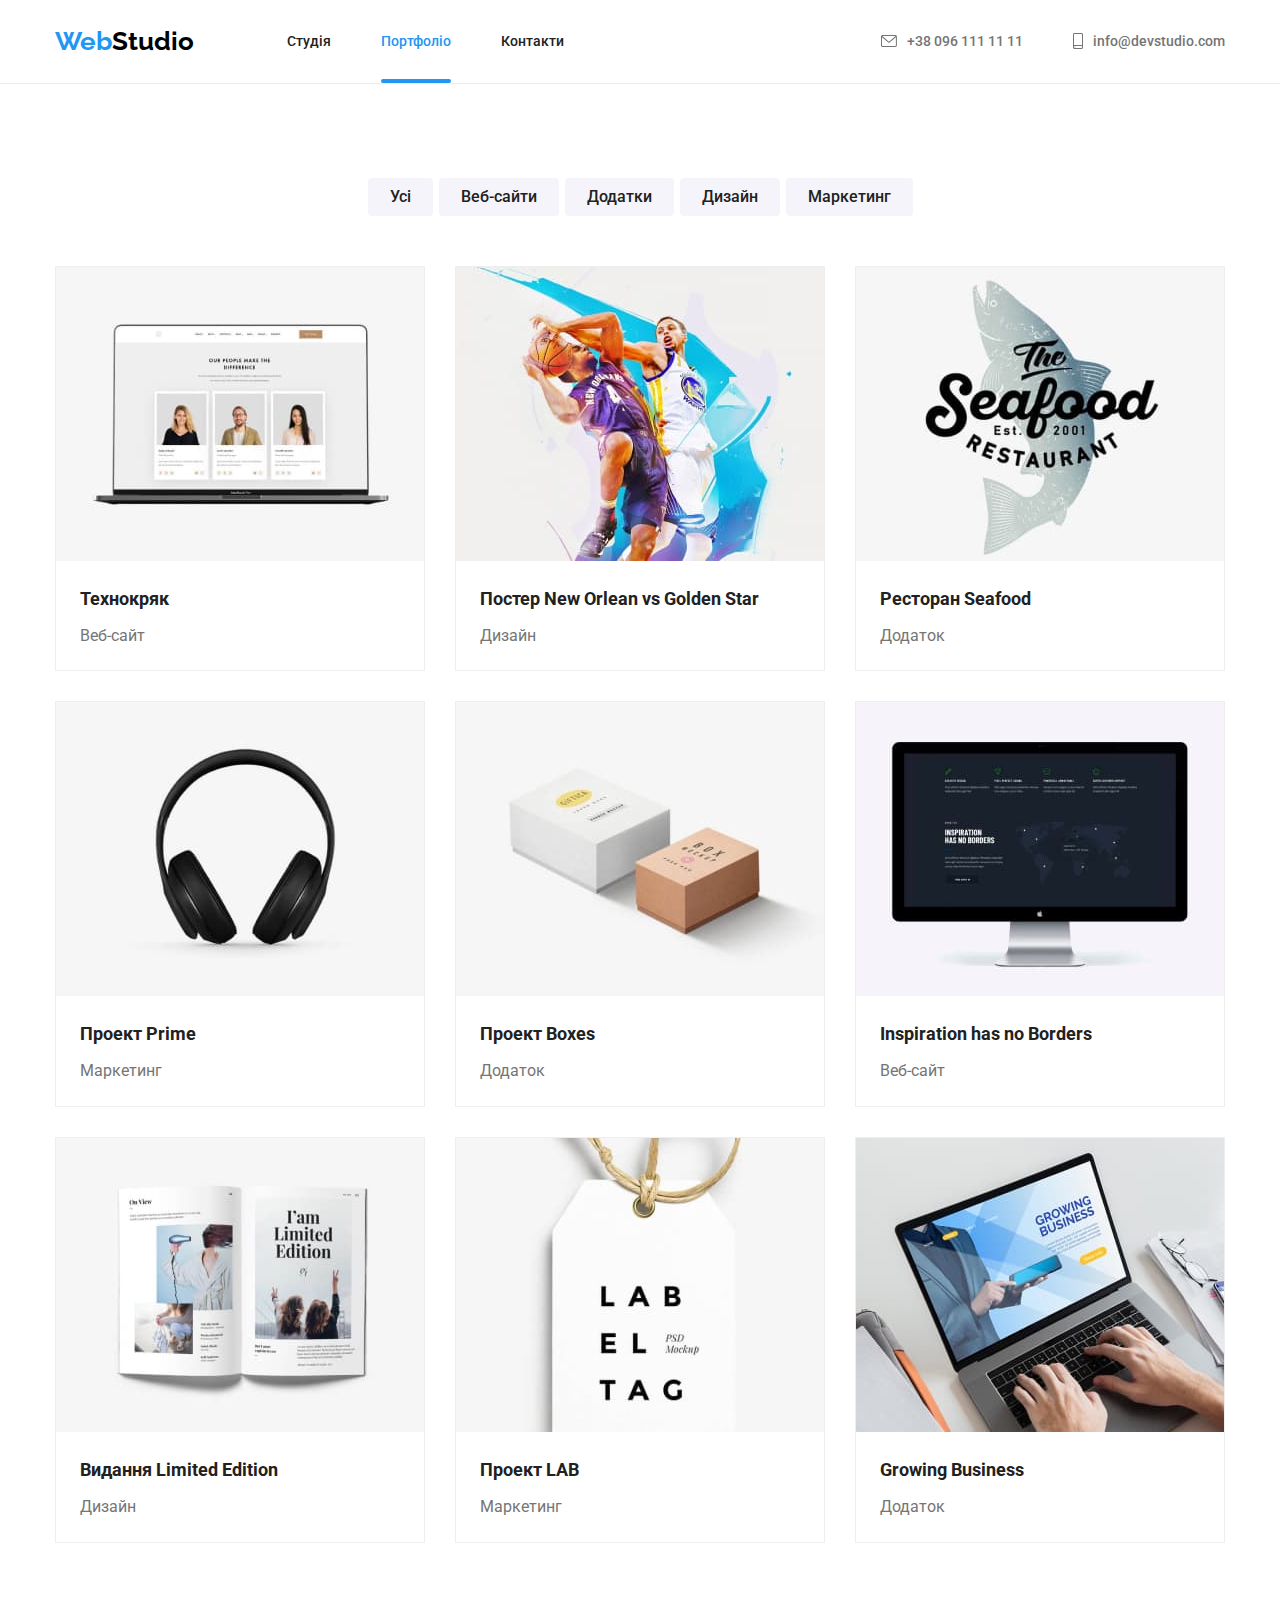
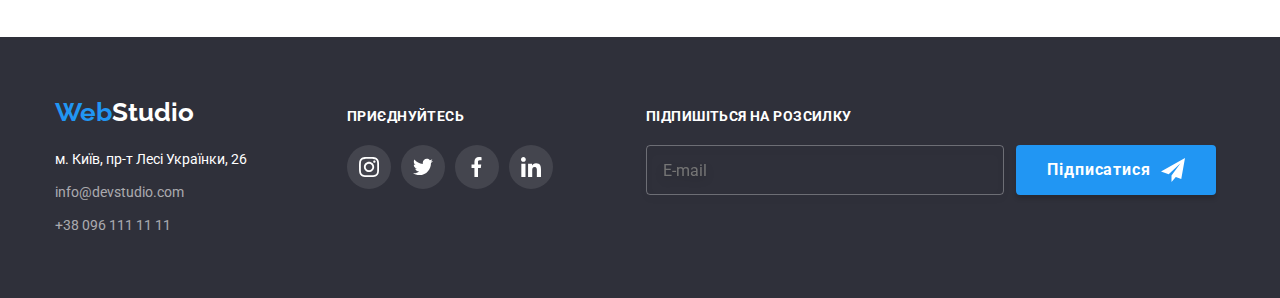
==== portfolio.html @ 20d9b656 "New" ====
<!DOCTYPE html>
<html lang="uk">
  <head>
    <meta charset="UTF-8" />
    <meta http-equiv="X-UA-Compatible" content="IE=edge" />
    <meta name="viewport" content="width=device-width, initial-scale=1.0" />
    <title>WebStudio</title>
    <link rel="stylesheet" href="./css/main.min.css" />
    <link rel="preconnect" href="https://fonts.googleapis.com" />
    <link rel="preconnect" href="https://fonts.gstatic.com" crossorigin />
    <link
      href="https://fonts.googleapis.com/css2?family=Raleway:wght@700&family=Roboto:wght@400;500;700;900&display=swap"
      rel="stylesheet"
    />
  </head>

  <body>
    <header>
      <div class="header-container">
        <nav class="navigation">
          <a class="navigation__logo" href="index.html"
            ><span class="navigation__logo-color">Web</span>Studio</a
          >
          <ul class="navigation__list">
            <li class="navigation__item">
              <a class="navigation__link" href="index.html">Студія</a>
            </li>
            <li class="navigation__item">
              <a class="navigation__link current" href="portfolio.html"
                >Портфоліо</a
              >
            </li>
            <li class="navigation__item">
              <a class="navigation__link" href="">Контакти</a>
            </li>
          </ul>
          <ul class="authentication">
            <li class="authentication__item">
              <a class="authentication__link" href="tel:+380961111111"
                ><svg class="authentication__icon" width="16" height="12">
                  <use href="./image/sprint.svg#icon-mail"></use></svg
                >+38 096 111 11 11</a
              >
            </li>
            <li class="authentication__item">
              <a class="authentication__link" href="mailto:info@devstudio.com"
                ><svg class="authentication__icon" width="10" height="16">
                  <use href="./image/sprint.svg#icon-smartphone"></use></svg
                >info@devstudio.com</a
              >
            </li>
          </ul>
        </nav>
      </div>
    </header>

    <main>
      <!-- Filters -->

      <section class="filters">
        <h1 class="filters__title-hidden">portfolio</h1>
        <div class="filters__container">
          <ul class="filters__list">
            <li class="filters__item">
              <button class="filters__button" type="button">Усі</button>
            </li>
            <li class="filters__item">
              <button class="filters__button" type="button">Веб-сайти</button>
            </li>
            <li class="filters__item">
              <button class="filters__button" type="button">Додатки</button>
            </li>
            <li class="filters__item">
              <button class="filters__button" type="button">Дизайн</button>
            </li>
            <li class="filters__item">
              <button class="filters__button" type="button">Маркетинг</button>
            </li>
          </ul>
        </div>
        <!-- Projects   -->

        <div class="project">
          <ul class="project__list">
            <li class="project__card">
              <div class="project__image">
                <img src="./image/pf-img1.jpg" alt="ноутбук" width="370" />
                <p class="project__details">
                  Ресурс пропонує комплексні пропозиції з різним рівнем
                  функціоналу та сервісів. Все це дозволить відвідувачу отримати
                  вичерпні відомості про компанію чи приватну особу.
                </p>
              </div>
              <div class="project__box">
                <h2 class="project__name">Технокряк</h2>
                <p class="project__type">Веб-сайт</p>
              </div>
            </li>
            <li class="project__card">
              <div class="project__image">
                <img src="./image/pf-img2.jpg" alt="постер" width="370" />
                <p class="project__details">
                  Ресурс пропонує комплексні пропозиції з різним рівнем
                  функціоналу та сервісів. Все це дозволить відвідувачу отримати
                  вичерпні відомості про компанію чи приватну особу.
                </p>
              </div>
              <div class="project__box">
                <h2 class="project__name">Постер New Orlean vs Golden Star</h2>
                <p class="project__type">Дизайн</p>
              </div>
            </li>
            <li class="project__card">
              <div class="project__image">
                <img src="./image/pf-img3.jpg" alt="логотип" width="370" />
                <p class="project__details">
                  Ресурс пропонує комплексні пропозиції з різним рівнем
                  функціоналу та сервісів. Все це дозволить відвідувачу отримати
                  вичерпні відомості про компанію чи приватну особу.
                </p>
              </div>
              <div class="project__box">
                <h2 class="project__name">Ресторан Seafood</h2>
                <p class="project__type">Додаток</p>
              </div>
            </li>
            <li class="project__card">
              <div class="project__image">
                <img src="./image/pf-img4.jpg" alt="навушники" width="370" />
                <p class="project__details">
                  Ресурс пропонує комплексні пропозиції з різним рівнем
                  функціоналу та сервісів. Все це дозволить відвідувачу отримати
                  вичерпні відомості про компанію чи приватну особу.
                </p>
              </div>
              <div class="project__box">
                <h2 class="project__name">Проект Prime</h2>
                <p class="project__type">Маркетинг</p>
              </div>
            </li>
            <li class="project__card">
              <div class="project__image">
                <img src="./image/pf-img5.jpg" alt="бокси" width="370" />
                <p class="project__details">
                  Ресурс пропонує комплексні пропозиції з різним рівнем
                  функціоналу та сервісів. Все це дозволить відвідувачу отримати
                  вичерпні відомості про компанію чи приватну особу.
                </p>
              </div>
              <div class="project__box">
                <h2 class="project__name">Проект Boxes</h2>
                <p class="project__type">Додаток</p>
              </div>
            </li>
            <li class="project__card">
              <div class="project__image">
                <img src="./image/pf-img6.jpg" alt="моноблок" width="370" />
                <p class="project__details">
                  Ресурс пропонує комплексні пропозиції з різним рівнем
                  функціоналу та сервісів. Все це дозволить відвідувачу отримати
                  вичерпні відомості про компанію чи приватну особу.
                </p>
              </div>
              <div class="project__box">
                <h2 class="project__name">Inspiration has no Borders</h2>
                <p class="project__type">Веб-сайт</p>
              </div>
            </li>
            <li class="project__card">
              <div class="project__image">
                <img src="./image/pf-img7.jpg" alt="книжка" width="370" />
                <p class="project__details">
                  Ресурс пропонує комплексні пропозиції з різним рівнем
                  функціоналу та сервісів. Все це дозволить відвідувачу отримати
                  вичерпні відомості про компанію чи приватну особу.
                </p>
              </div>
              <div class="project__box">
                <h2 class="project__name">Видання Limited Edition</h2>
                <p class="project__type">Дизайн</p>
              </div>
            </li>
            <li class="project__card">
              <div class="project__image">
                <img src="./image/pf-img8.jpg" alt="етикетка" width="370" />
                <p class="project__details">
                  Ресурс пропонує комплексні пропозиції з різним рівнем
                  функціоналу та сервісів. Все це дозволить відвідувачу отримати
                  вичерпні відомості про компанію чи приватну особу.
                </p>
              </div>
              <div class="project__box">
                <h2 class="project__name">Проект LAB</h2>
                <p class="project__type">Маркетинг</p>
              </div>
            </li>
            <li class="project__card">
              <div class="project__image">
                <img
                  src="./image/pf-img9.jpg"
                  alt="робота на ноутбуку"
                  width="370"
                />
                <p class="project__details">
                  Ресурс пропонує комплексні пропозиції з різним рівнем
                  функціоналу та сервісів. Все це дозволить відвідувачу отримати
                  вичерпні відомості про компанію чи приватну особу.
                </p>
              </div>
              <div class="project__box">
                <h2 class="project__name">Growing Business</h2>
                <p class="project__type">Додаток</p>
              </div>
            </li>
          </ul>
        </div>
      </section>
    </main>

    <footer class="footer">
      <div class="footer__container">
        <div>
          <a class="footer__logo" href="index.html"
            ><span class="footer__logo-color">Web</span>Studio</a
          >
          <address class="address">
            <ul class="address__list">
              <li class="address__item">
                <a
                  class="address__link"
                  href="https://www.google.com/maps/d/embed?mid=10uSM3H-mIU3GznYo2szRIEphczw&hl=en_US&ehbc=2E312F"
                  ><span class="address__link-color"
                    >м. Київ, пр-т Лесі Українки, 26</span
                  ></a
                >
              </li>
              <li class="address__item">
                <a class="address__link" href="mailto:info@devstudio.com"
                  >info@devstudio.com</a
                >
              </li>
              <li class="address__item">
                <a class="address__link" href="tel:+380961111111"
                  >+38 096 111 11 11</a
                >
              </li>
            </ul>
          </address>
        </div>

        <div class="join-in">
          <p class="join-in__title">ПРИЄДНУЙТЕСЬ</p>
          <ul class="join-in__list">
            <li class="join-in__item">
              <a class="join-in__link"
                ><svg class="join-in__icon" width="20" height="20">
                  <use href="./image/sprint.svg#icon-instagram"></use></svg
              ></a>
            </li>
            <li class="join-in__item">
              <a class="join-in__link"
                ><svg class="join-in__icon" width="20" height="20">
                  <use href="./image/sprint.svg#icon-twitter"></use></svg
              ></a>
            </li>
            <li class="join-in__item">
              <a class="join-in__link"
                ><svg class="join-in__icon" width="20" height="20">
                  <use href="./image/sprint.svg#icon-facebook"></use></svg
              ></a>
            </li>
            <li class="join-in__item">
              <a class="join-in__link"
                ><svg class="join-in__icon" width="20" height="20">
                  <use href="./image/sprint.svg#icon-linkedin"></use></svg
              ></a>
            </li>
          </ul>
        </div>

        <div class="sing-up">
          <p class="sing-up__title">ПІДПИШІТЬСЯ НА РОЗСИЛКУ</p>
          <form class="sing-up__form">
            <input
              type="email"
              name="e-mail"
              id="e-mail"
              placeholder="E-mail"
            />
            <button class="sing-up__button" type="submit">
              Підписатися<svg width="24" height="24">
                <use href="./image/sprint.svg#icon-send"></use>
              </svg>
            </button>
          </form>
        </div>
      </div>
    </footer>
  </body>
</html>
---- css/main.min.css ----
/*! modern-normalize v1.1.0 | MIT License | https://github.com/sindresorhus/modern-normalize */*,::before,::after{box-sizing:border-box}html{line-height:1.15;-webkit-text-size-adjust:100%;-moz-tab-size:4;-o-tab-size:4;tab-size:4}body{margin:0;font-family:system-ui,-apple-system,"Segoe UI",Roboto,Helvetica,Arial,sans-serif,"Apple Color Emoji","Segoe UI Emoji"}hr{height:0;color:inherit}abbr[title]{-webkit-text-decoration:underline dotted;text-decoration:underline dotted}b,strong{font-weight:bolder}code,kbd,samp,pre{font-family:ui-monospace,SFMono-Regular,Consolas,"Liberation Mono",Menlo,monospace;font-size:1em}small{font-size:80%}sub,sup{font-size:75%;line-height:0;position:relative;vertical-align:baseline}sub{bottom:-0.25em}sup{top:-0.5em}table{text-indent:0;border-color:inherit}button,input,optgroup,select,textarea{font-family:inherit;font-size:100%;line-height:1.15;margin:0}button,select{text-transform:none}button,[type=button],[type=reset],[type=submit]{-webkit-appearance:button}::-moz-focus-inner{border-style:none;padding:0}:-moz-focusring{outline:1px dotted ButtonText}:-moz-ui-invalid{box-shadow:none}legend{padding:0}progress{vertical-align:baseline}::-webkit-inner-spin-button,::-webkit-outer-spin-button{height:auto}[type=search]{-webkit-appearance:textfield;outline-offset:-2px}::-webkit-search-decoration{-webkit-appearance:none}::-webkit-file-upload-button{-webkit-appearance:button;font:inherit}summary{display:list-item}body{background:#fff;color:#212121;font-family:Roboto,sans-serif;font-style:normal}img{display:block}use{transition:fill 250ms cubic-bezier(0.4, 0, 0.2, 1)}.header-container{max-width:1600px;margin:0 auto;border-bottom:1px solid #ececec}.navigation{display:flex;align-items:center;width:1200px;margin:0 auto;padding-left:15px;padding-right:15px}.navigation__logo{text-decoration:none;font-family:Raleway,sans-serif;font-weight:700;font-size:26px;line-height:1.19;letter-spacing:.03;color:#000}.navigation__logo-color{color:#2196f3}.navigation__list{display:flex;margin-left:93px;margin-top:0;margin-bottom:0;padding-left:0;list-style:none}.navigation__item:not(:last-child){margin-right:50px}.navigation__link{position:relative;display:block;padding:32px 0;text-decoration:none;font-weight:500;font-size:14px;line-height:1.33;color:#212121;transition:color 250ms cubic-bezier(0.4, 0, 0.2, 1)}.navigation__link:hover{color:#2196f3}.navigation__link.current{color:#2196f3}.navigation__link.current::after{content:"";position:absolute;display:block;left:0;bottom:0;width:100%;height:4px;border-radius:2px;background-color:#2196f3}.authentication{display:flex;margin:0;margin-left:auto;padding:0;list-style:none}.authentication__item:not(:last-child){margin-right:50px}.authentication__link{display:flex;align-items:center;justify-content:center;padding:32px 0;text-decoration:none;font-weight:500;font-size:14px;line-height:1.33;color:#757575;transition:color 250ms cubic-bezier(0.4, 0, 0.2, 1)}.authentication__icon{margin-right:10px;fill:#757575}.authentication__link:hover svg use,.authentication__link:focus svg use{fill:#2196f3;transition:250ms cubic-bezier(0.4, 0, 0.2, 1)}.authentication__link:hover,.authentication__link:focus{color:#2196f3}.hero{max-width:1600px;min-height:600px;margin:0 auto;padding:200px 0;background-image:linear-gradient(to right, rgba(47, 48, 58, 0.4), rgba(47, 48, 58, 0.4)),url(../image/hero.jpg);background-repeat:no-repeat;background-position:center;background-size:cover;background-color:#fff}.hero__container{margin:0 auto;width:1200px;padding-left:15px;padding-right:15px}.hero__title{margin:0 auto;margin-bottom:30px;max-width:650px;font-weight:900;font-size:44px;line-height:1.36;text-align:center;color:#fff}.hero__button{display:block;padding:10px 32px;margin:0 auto;font-family:inherit;font-weight:700;font-size:16px;line-height:1.87;background-color:#2196f3;color:#fff;box-shadow:0px 4px 4px rgba(0,0,0,.15);border-radius:4px;border:#ffdead;transition:background-color 250ms cubic-bezier(0.4, 0, 0.2, 1)}.hero__button:hover{background-color:#188ce8}.hero__backdrop{position:fixed;top:0;left:0;width:100%;height:100%;background:rgba(0,0,0,.2);transition:opacity 250ms cubic-bezier(0.4, 0, 0.2, 1),visibility 250ms cubic-bezier(0.4, 0, 0.2, 1)}.hero__backdrop.is-hidden{opacity:0;visibility:hidden;pointer-events:none}.modal-window{position:relative;top:50%;left:50%;transform:translate(-50%, -50%);padding:40px;width:528px;height:581px;box-shadow:0px 1px 3px rgba(0,0,0,.12),0px 1px 1px rgba(0,0,0,.14),0px 2px 1px rgba(0,0,0,.2);border-radius:4px;background:#fff}.modal-window__button-close{position:absolute;display:flex;justify-content:center;align-items:center;right:8px;top:8px;width:30px;height:30px;padding:0;border-radius:50px;background:#fff;border:1px solid rgba(0,0,0,.1)}.modal-window__title{margin:0 auto;margin-bottom:12px;font-weight:700;font-size:20px;line-height:1.15;letter-spacing:.03em;text-align:center}.modal-form__list{list-style:none;margin:0 auto;padding:0}.modal-form__item{position:relative;display:flex;flex-direction:column;margin-bottom:10px;font-weight:400;font-size:12px;line-height:1.16;letter-spacing:.01em;color:#757575}.modal-form__icon{position:absolute;display:inline-block;top:50%;left:12px}.modal-form label{margin-bottom:4px}.modal-form input{padding:11px 12px;padding-left:42px;border:1px solid rgba(33,33,33,.2);border-radius:4px;outline:none}.modal-form textarea{padding:12px 16px;border:1px solid rgba(33,33,33,.2);border-radius:4px;outline:none;resize:none}.modal-form__item:focus-within>.modal-form__icon{fill:#2196f3}.modal-form__item input:focus{border:1px solid #2196f3}.modal-form__item textarea:focus{border:1px solid #2196f3}.modal-form__mailling{display:flex;align-items:center;margin-top:20px;margin-bottom:30px;font-weight:400;font-size:14px;line-height:1.71;letter-spacing:.03em;text-align:center;color:#757575}.modal-form__mailling input{position:absolute;white-space:nowrap;width:1px;height:1px;overflow:hidden;border:0;padding:0;clip:rect(0 0 0 0);-webkit-clip-path:inset(50%);clip-path:inset(50%)}.modal-form__mailling label{display:flex;align-items:center;justify-content:center;margin:0}input:checked+label .modal-form__check-mark{background-color:#2196f3;border:2px solid #2196f3}.modal-form__check-mark{display:flex;align-items:center;width:16px;height:15px;margin-right:7px;margin-left:14px;border:2px solid #212121;border-radius:2px}.modal-form__link{margin-left:4px;color:#2196f3}.modal-form__button-submit{display:block;margin:0 auto;padding:10px 52px;font-weight:700;font-size:16px;line-height:1.87;letter-spacing:.06em;background:#2196f3;box-shadow:0px 4px 4px rgba(0,0,0,.15);border-radius:4px;border:#ffdead;color:#fff}.modal-form__button-submit:hover{background-color:#188ce8}.skills{padding-top:94px}.skills__container{width:1200px;margin:0 auto;padding-left:15px;padding-right:15px}.skills__title-hidden{overflow:hidden;position:absolute;white-space:nowrap;clip:rect(0 0 0 0);-webkit-clip-path:inset(50%);clip-path:inset(50%);height:1px;width:1px}.skills__list{display:flex;margin:0 auto;padding-left:0;list-style:none}.skills__item:not(:last-child){margin-right:30px}.skills__icon{display:flex;justify-content:center;align-items:center;width:270px;height:120px;margin-bottom:30px;border-radius:4px;background-color:#f5f4fa}.skills__title{margin:0 auto;margin-bottom:10px;font-weight:700;font-size:14px;line-height:1.14}.skills__text{margin:0 auto;font-size:14px;line-height:1.71;color:#757575}.services{padding:94px 0}.services__container{width:1200px;padding-left:15px;padding-right:15px;margin:0 auto}.services__title{margin:0 auto;margin-bottom:50px;font-weight:700;font-size:36px;line-height:1.16;text-align:center}.services__list{display:flex;gap:30px;margin:0 auto;padding-left:0;list-style:none}.services__item{position:relative}.services__box{position:absolute;bottom:0;display:block;width:370px;height:70px;padding:27px 0;background:rgba(47,48,58,.8)}.services__box-title{margin:0 auto;font-weight:700;font-size:14px;line-height:1.14;text-align:center;letter-spacing:.03em;text-transform:uppercase;color:#fff}.developers{padding:94px 0;background-color:#f5f4fa}.developers__container{width:1200px;margin:0 auto;padding-left:15px;padding-right:15px}.developers__title{margin:0 auto;margin-bottom:50px;font-weight:700;font-size:36px;line-height:1.16;text-align:center}.developers__list{display:flex;flex-wrap:wrap;margin:0 auto;padding-left:0;gap:30px;list-style:none}.developers__box{box-shadow:0px 1px 3px rgba(0,0,0,.12),0px 1px 1px rgba(0,0,0,.14),0px 2px 1px rgba(0,0,0,.2);border-radius:0px 0px 4px 4px}.card-set{padding-top:30px;padding-bottom:30px;text-align:center;background-color:#fff;border-radius:0px 0px 4px 4px}.card-set__name{margin:0 auto;margin-bottom:10px;font-weight:500;font-size:16px;line-height:1.18}.card-set__direction{margin:0 auto;font-size:16px;line-height:1.18;color:#757575}.social-networks{margin-top:16px;padding:0 32px}.social-networks__list{display:flex;list-style:none;gap:0;margin:0;padding:0}.social-networks__item:not(:last-child){margin-right:10px}.social-networks__link{display:flex;align-items:center;justify-content:center;height:44px;width:44px;border-radius:50%;transition:background-color 250ms cubic-bezier(0.4, 0, 0.2, 1)}.social-networks__link:hover{background-color:#2196f3}.social-networks__link:hover svg use{fill:#fff;transition:250ms cubic-bezier(0.4, 0, 0.2, 1)}.social-networks__icon{fill:#afb1b8}.clients{padding:94px 0}.clients__container{width:1200px;padding-left:15px;padding-right:15px;margin:0 auto}.clients__title{margin:0 auto;margin-bottom:50px;font-weight:700;font-size:36px;line-height:1.16;text-align:center;letter-spacing:.03em}.clients__list{display:flex;margin:0 auto;padding-left:0;list-style:none}.clients__item{display:flex;justify-content:center;align-items:center;width:170px;height:92px;border:1px solid #afb1b8;border-radius:4px;transition:border 250ms cubic-bezier(0.4, 0, 0.2, 1)}.clients__item:not(:last-child){margin-right:30px}.clients__item:hover{border:1px solid #2196f3}.clients__item:hover svg use{fill:#2196f3;transition:250ms cubic-bezier(0.4, 0, 0.2, 1)}.clients__icon{fill:#afb1b8}.filters{padding:94px 0}.filters__title-hidden{overflow:hidden;position:absolute;white-space:nowrap;clip:rect(0 0 0 0);-webkit-clip-path:inset(50%);clip-path:inset(50%);height:1px;width:1px}.filters__container{width:1200px;margin:0 auto;padding-left:15px;padding-right:15px}.filters__list{display:flex;justify-content:center;margin:0 auto;margin-bottom:50px;padding-left:0;list-style:none}.filters__item:not(:last-child){margin-right:6px}.filters__button{padding:6px 22px;font-family:inherit;font-weight:500;font-size:16px;line-height:1.62;background-color:#f5f4fa;color:#212121;border-radius:4px;border:#ffdead;transition:background-color 250ms cubic-bezier(0.4, 0, 0.2, 1),color 250ms cubic-bezier(0.4, 0, 0.2, 1)}.filters__button:hover{background-color:#2196f3;color:#fff}.project{width:1200px;margin:0 auto;padding-left:15px;padding-right:15px}.project__list{display:flex;flex-wrap:wrap;margin:0 auto;padding-left:0;list-style:none}.project__card{width:370px;margin-right:30px;margin-bottom:30px;border:1px solid #eee;transition:box-shadow 250ms cubic-bezier(0.4, 0, 0.2, 1)}.project__card:hover{box-shadow:0px 1px 1px rgba(0,0,0,.12),0px 4px 4px rgba(0,0,0,.06),1px 4px 6px rgba(0,0,0,.16)}.project__card:nth-child(3n){margin-right:0}.project__card:nth-last-child(-n+3){margin-bottom:0}.project__card:hover .project__details{transform:translateY(-100%)}.project__image{position:relative;overflow:hidden;padding:0;margin:0 auto}.project__details{position:absolute;margin:0 auto;padding:63px 24px;width:100%;height:100%;font-weight:400;font-size:18px;line-height:1.55;letter-spacing:.03em;color:#fff;background:rgba(33,150,243,.9);transform:translateY(0%);transition:transform 250ms cubic-bezier(0.4, 0, 0.2, 1)}.project__box{padding:20px 24px;background-color:#fff}.project__name{margin:0 auto;margin-bottom:4px;font-weight:700;font-size:18px;line-height:2}.project__type{margin:0 auto;font-size:16px;line-height:1.87;color:#757575}.footer{background-color:#2f303a;padding-top:60px;padding-bottom:60px}.footer__container{display:flex;width:1200px;margin:0 auto;padding-left:15px;padding-right:15px}.footer__logo{text-decoration:none;font-family:Raleway,sans-serif;color:#fff;font-weight:700;font-size:26px;line-height:1.19}.footer__logo-color{color:#2196f3}.address{display:flex;margin-top:20px;font-style:normal}.address__list{margin:0;margin-right:100px;padding-left:0;list-style:none}.address__item:not(:last-child){margin-bottom:9px}.address__link{text-decoration:none;font-size:14px;line-height:1.71;color:rgba(255,255,255,.6)}.address__link-color{color:#fff}.join-in{margin-top:12px}.join-in__title{margin:0 auto;font-weight:700;font-size:14px;line-height:1.14;letter-spacing:.03em;text-transform:uppercase;color:#fff}.join-in__list{display:flex;margin-top:20px;padding-left:0;list-style:none}.join-in__item{display:flex;justify-content:center;align-items:center;margin:0 auto;width:44px;height:44px;border-radius:50%;background:rgba(255,255,255,.1);transition:background-color 250ms cubic-bezier(0.4, 0, 0.2, 1)}.join-in__item:not(:last-child){margin-right:10px}.join-in__item:hover{background-color:#2196f3}.join-in__link{display:flex}.join-in__icon{fill:#fff}.sing-up{margin-left:93px}.sing-up__title{font-weight:700;font-size:14px;line-height:1.14;letter-spacing:.03em;text-transform:uppercase;color:#fff;margin:0 auto;margin-top:12px;margin-bottom:20px}.sing-up__form{display:flex}.sing-up input{margin-right:12px;width:358px;height:50px;padding:15px 16px;border:1px solid rgba(255,255,255,.3);filter:drop-shadow(0px 4px 4px rgba(0, 0, 0, 0.15));border-radius:4px;outline:none;background:none}.sing-up__button{display:flex;align-items:center;justify-content:center;margin:0 auto;width:200px;height:50px;background:#2196f3;box-shadow:0px 4px 4px rgba(0,0,0,.15);border-radius:4px;border:#ffdead;font-weight:700;font-size:16px;line-height:1.87;letter-spacing:.06em;color:#fff}.sing-up__button svg{margin-left:10px}/*# sourceMappingURL=main.min.css.map */
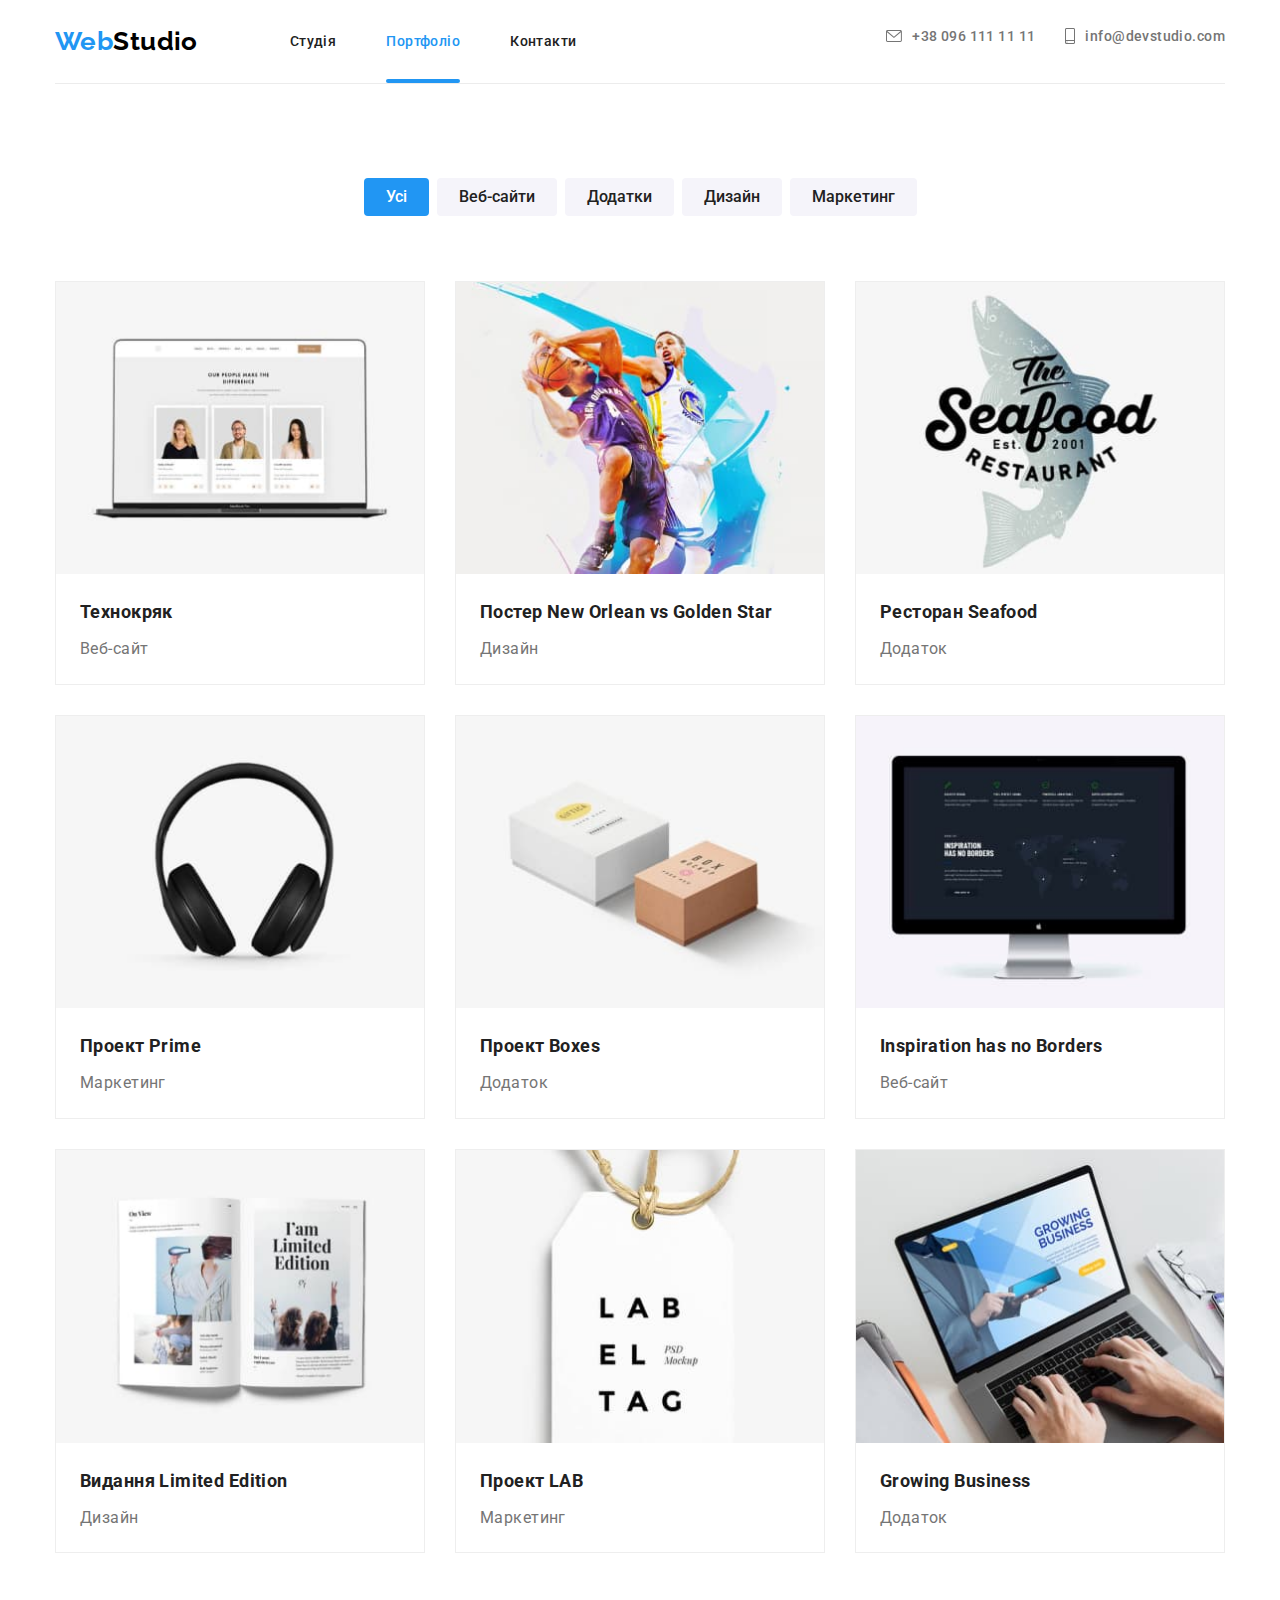
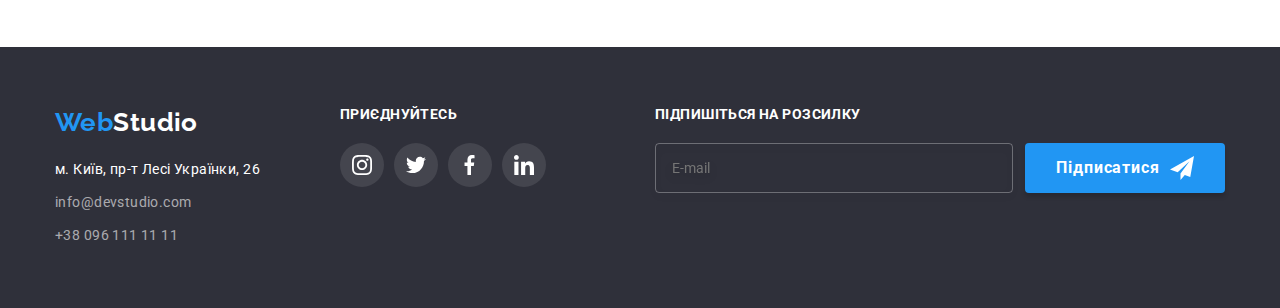
==== commit 852f9ea5: "+" ====
--- a/portfolio.html
+++ b/portfolio.html
@@ -1,300 +1,418 @@
 <!DOCTYPE html>
 <html lang="uk">
-  <head>
-    <meta charset="UTF-8" />
-    <meta http-equiv="X-UA-Compatible" content="IE=edge" />
-    <meta name="viewport" content="width=device-width, initial-scale=1.0" />
-    <title>WebStudio</title>
-    <link rel="stylesheet" href="./css/main.min.css" />
-    <link rel="preconnect" href="https://fonts.googleapis.com" />
-    <link rel="preconnect" href="https://fonts.gstatic.com" crossorigin />
-    <link
-      href="https://fonts.googleapis.com/css2?family=Raleway:wght@700&family=Roboto:wght@400;500;700;900&display=swap"
-      rel="stylesheet"
-    />
-  </head>
-
-  <body>
-    <header>
-      <div class="header-container">
-        <nav class="navigation">
-          <a class="navigation__logo" href="index.html"
-            ><span class="navigation__logo-color">Web</span>Studio</a
-          >
-          <ul class="navigation__list">
-            <li class="navigation__item">
-              <a class="navigation__link" href="index.html">Студія</a>
-            </li>
-            <li class="navigation__item">
-              <a class="navigation__link current" href="portfolio.html"
-                >Портфоліо</a
-              >
-            </li>
-            <li class="navigation__item">
-              <a class="navigation__link" href="">Контакти</a>
-            </li>
-          </ul>
-          <ul class="authentication">
-            <li class="authentication__item">
-              <a class="authentication__link" href="tel:+380961111111"
-                ><svg class="authentication__icon" width="16" height="12">
-                  <use href="./image/sprint.svg#icon-mail"></use></svg
-                >+38 096 111 11 11</a
-              >
-            </li>
-            <li class="authentication__item">
-              <a class="authentication__link" href="mailto:info@devstudio.com"
-                ><svg class="authentication__icon" width="10" height="16">
-                  <use href="./image/sprint.svg#icon-smartphone"></use></svg
-                >info@devstudio.com</a
-              >
-            </li>
-          </ul>
-        </nav>
-      </div>
-    </header>
-
-    <main>
-      <!-- Filters -->
-
-      <section class="filters">
-        <h1 class="filters__title-hidden">portfolio</h1>
-        <div class="filters__container">
-          <ul class="filters__list">
-            <li class="filters__item">
-              <button class="filters__button" type="button">Усі</button>
-            </li>
-            <li class="filters__item">
-              <button class="filters__button" type="button">Веб-сайти</button>
-            </li>
-            <li class="filters__item">
-              <button class="filters__button" type="button">Додатки</button>
-            </li>
-            <li class="filters__item">
-              <button class="filters__button" type="button">Дизайн</button>
-            </li>
-            <li class="filters__item">
-              <button class="filters__button" type="button">Маркетинг</button>
-            </li>
-          </ul>
-        </div>
-        <!-- Projects   -->
-
-        <div class="project">
-          <ul class="project__list">
-            <li class="project__card">
-              <div class="project__image">
-                <img src="./image/pf-img1.jpg" alt="ноутбук" width="370" />
-                <p class="project__details">
-                  Ресурс пропонує комплексні пропозиції з різним рівнем
-                  функціоналу та сервісів. Все це дозволить відвідувачу отримати
-                  вичерпні відомості про компанію чи приватну особу.
-                </p>
-              </div>
-              <div class="project__box">
-                <h2 class="project__name">Технокряк</h2>
-                <p class="project__type">Веб-сайт</p>
-              </div>
-            </li>
-            <li class="project__card">
-              <div class="project__image">
-                <img src="./image/pf-img2.jpg" alt="постер" width="370" />
-                <p class="project__details">
-                  Ресурс пропонує комплексні пропозиції з різним рівнем
-                  функціоналу та сервісів. Все це дозволить відвідувачу отримати
-                  вичерпні відомості про компанію чи приватну особу.
-                </p>
-              </div>
-              <div class="project__box">
-                <h2 class="project__name">Постер New Orlean vs Golden Star</h2>
-                <p class="project__type">Дизайн</p>
-              </div>
-            </li>
-            <li class="project__card">
-              <div class="project__image">
-                <img src="./image/pf-img3.jpg" alt="логотип" width="370" />
-                <p class="project__details">
-                  Ресурс пропонує комплексні пропозиції з різним рівнем
-                  функціоналу та сервісів. Все це дозволить відвідувачу отримати
-                  вичерпні відомості про компанію чи приватну особу.
-                </p>
-              </div>
-              <div class="project__box">
-                <h2 class="project__name">Ресторан Seafood</h2>
-                <p class="project__type">Додаток</p>
-              </div>
-            </li>
-            <li class="project__card">
-              <div class="project__image">
-                <img src="./image/pf-img4.jpg" alt="навушники" width="370" />
-                <p class="project__details">
-                  Ресурс пропонує комплексні пропозиції з різним рівнем
-                  функціоналу та сервісів. Все це дозволить відвідувачу отримати
-                  вичерпні відомості про компанію чи приватну особу.
-                </p>
-              </div>
-              <div class="project__box">
-                <h2 class="project__name">Проект Prime</h2>
-                <p class="project__type">Маркетинг</p>
-              </div>
-            </li>
-            <li class="project__card">
-              <div class="project__image">
-                <img src="./image/pf-img5.jpg" alt="бокси" width="370" />
-                <p class="project__details">
-                  Ресурс пропонує комплексні пропозиції з різним рівнем
-                  функціоналу та сервісів. Все це дозволить відвідувачу отримати
-                  вичерпні відомості про компанію чи приватну особу.
-                </p>
-              </div>
-              <div class="project__box">
-                <h2 class="project__name">Проект Boxes</h2>
-                <p class="project__type">Додаток</p>
-              </div>
-            </li>
-            <li class="project__card">
-              <div class="project__image">
-                <img src="./image/pf-img6.jpg" alt="моноблок" width="370" />
-                <p class="project__details">
-                  Ресурс пропонує комплексні пропозиції з різним рівнем
-                  функціоналу та сервісів. Все це дозволить відвідувачу отримати
-                  вичерпні відомості про компанію чи приватну особу.
-                </p>
-              </div>
-              <div class="project__box">
-                <h2 class="project__name">Inspiration has no Borders</h2>
-                <p class="project__type">Веб-сайт</p>
-              </div>
-            </li>
-            <li class="project__card">
-              <div class="project__image">
-                <img src="./image/pf-img7.jpg" alt="книжка" width="370" />
-                <p class="project__details">
-                  Ресурс пропонує комплексні пропозиції з різним рівнем
-                  функціоналу та сервісів. Все це дозволить відвідувачу отримати
-                  вичерпні відомості про компанію чи приватну особу.
-                </p>
-              </div>
-              <div class="project__box">
-                <h2 class="project__name">Видання Limited Edition</h2>
-                <p class="project__type">Дизайн</p>
-              </div>
-            </li>
-            <li class="project__card">
-              <div class="project__image">
-                <img src="./image/pf-img8.jpg" alt="етикетка" width="370" />
-                <p class="project__details">
-                  Ресурс пропонує комплексні пропозиції з різним рівнем
-                  функціоналу та сервісів. Все це дозволить відвідувачу отримати
-                  вичерпні відомості про компанію чи приватну особу.
-                </p>
-              </div>
-              <div class="project__box">
-                <h2 class="project__name">Проект LAB</h2>
-                <p class="project__type">Маркетинг</p>
-              </div>
-            </li>
-            <li class="project__card">
-              <div class="project__image">
-                <img
-                  src="./image/pf-img9.jpg"
-                  alt="робота на ноутбуку"
-                  width="370"
-                />
-                <p class="project__details">
-                  Ресурс пропонує комплексні пропозиції з різним рівнем
-                  функціоналу та сервісів. Все це дозволить відвідувачу отримати
-                  вичерпні відомості про компанію чи приватну особу.
-                </p>
-              </div>
-              <div class="project__box">
-                <h2 class="project__name">Growing Business</h2>
-                <p class="project__type">Додаток</p>
-              </div>
-            </li>
-          </ul>
-        </div>
-      </section>
-    </main>
-
-    <footer class="footer">
-      <div class="footer__container">
-        <div>
-          <a class="footer__logo" href="index.html"
-            ><span class="footer__logo-color">Web</span>Studio</a
-          >
-          <address class="address">
-            <ul class="address__list">
-              <li class="address__item">
-                <a
-                  class="address__link"
-                  href="https://www.google.com/maps/d/embed?mid=10uSM3H-mIU3GznYo2szRIEphczw&hl=en_US&ehbc=2E312F"
-                  ><span class="address__link-color"
-                    >м. Київ, пр-т Лесі Українки, 26</span
-                  ></a
-                >
-              </li>
-              <li class="address__item">
-                <a class="address__link" href="mailto:info@devstudio.com"
-                  >info@devstudio.com</a
-                >
-              </li>
-              <li class="address__item">
-                <a class="address__link" href="tel:+380961111111"
-                  >+38 096 111 11 11</a
-                >
-              </li>
-            </ul>
-          </address>
-        </div>
-
-        <div class="join-in">
-          <p class="join-in__title">ПРИЄДНУЙТЕСЬ</p>
-          <ul class="join-in__list">
-            <li class="join-in__item">
-              <a class="join-in__link"
-                ><svg class="join-in__icon" width="20" height="20">
-                  <use href="./image/sprint.svg#icon-instagram"></use></svg
-              ></a>
-            </li>
-            <li class="join-in__item">
-              <a class="join-in__link"
-                ><svg class="join-in__icon" width="20" height="20">
-                  <use href="./image/sprint.svg#icon-twitter"></use></svg
-              ></a>
-            </li>
-            <li class="join-in__item">
-              <a class="join-in__link"
-                ><svg class="join-in__icon" width="20" height="20">
-                  <use href="./image/sprint.svg#icon-facebook"></use></svg
-              ></a>
-            </li>
-            <li class="join-in__item">
-              <a class="join-in__link"
-                ><svg class="join-in__icon" width="20" height="20">
-                  <use href="./image/sprint.svg#icon-linkedin"></use></svg
-              ></a>
-            </li>
-          </ul>
-        </div>
-
-        <div class="sing-up">
-          <p class="sing-up__title">ПІДПИШІТЬСЯ НА РОЗСИЛКУ</p>
-          <form class="sing-up__form">
-            <input
-              type="email"
-              name="e-mail"
-              id="e-mail"
-              placeholder="E-mail"
-            />
-            <button class="sing-up__button" type="submit">
-              Підписатися<svg width="24" height="24">
-                <use href="./image/sprint.svg#icon-send"></use>
-              </svg>
-            </button>
-          </form>
-        </div>
-      </div>
-    </footer>
-  </body>
-</html>
+
+<head>
+	<meta charset="UTF-8" />
+	<meta http-equiv="X-UA-Compatible" content="IE=edge" />
+	<meta name="viewport" content="width=device-width, initial-scale=1.0" />
+	<title>WebStudio</title>
+	<link rel="stylesheet" href="./css/main.min.css" />
+	<link rel="preconnect" href="https://fonts.googleapis.com" />
+	<link rel="preconnect" href="https://fonts.gstatic.com" crossorigin />
+	<link href="https://fonts.googleapis.com/css2?family=Raleway:wght@700&family=Roboto:wght@400;500;700;900&display=swap"
+		rel="stylesheet" />
+</head>
+
+<body>
+	<header>
+		<div class="header container">
+			<nav class="navigation">
+				<a class="navigation__logo" href="index.html"><span class="navigation__logo-color">Web</span>Studio</a>
+				<button class="menu-toggle js-open-menu" aria-expanded="false" aria-controls="mobile-menu"><svg width="40"
+						height="40">
+						<use href="./image/sprint.svg#icon-menu"></use>
+					</svg></button>
+				<ul class="navigation__list">
+					<li class="navigation__item">
+						<a class="navigation__link" href="index.html">Студія</a>
+					</li>
+					<li class="navigation__item">
+						<a class="navigation__link current" href="portfolio.html">Портфоліо</a>
+					</li>
+					<li class="navigation__item">
+						<a class="navigation__link" href="">Контакти</a>
+					</li>
+				</ul>
+				<ul class="authentication">
+					<li class="authentication__item">
+						<a class="authentication__link" href="tel:+380961111111"><svg class="authentication__icon" width="16"
+								height="12">
+								<use href="./image/sprint.svg#icon-mail"></use>
+							</svg>+38 096 111 11 11</a>
+					</li>
+					<li class="authentication__item">
+						<a class="authentication__link" href="mailto:info@devstudio.com"><svg class="authentication__icon"
+								width="10" height="16">
+								<use href="./image/sprint.svg#icon-smartphone"></use>
+							</svg>info@devstudio.com</a>
+					</li>
+				</ul>
+			</nav>
+		</div>
+	</header>
+	</header>
+
+	<main>
+		<div class="mobile-container js-menu-container" id="mobile-menu">
+			<button class="menu-toggle js-close-menu"><svg width="40" height="40">
+					<use href="./image/sprint.svg#icon-closes"></use>
+				</svg></button>
+			<ul class="mobile__list">
+				<li class="mobile__item">
+					<a class="mobile__link" href="index.html">Студія</a>
+				</li>
+				<li class="mobile__item">
+					<a class="mobile__link current" href="portfolio.html">Портфоліо</a>
+				</li>
+				<li class="mobile__item">
+					<a class="mobile__link" href="">Контакти</a>
+				</li>
+			</ul>
+			<ul class="mobile__authentication">
+				<li class="mobile__authentication-item">
+					<a class="mobile__authentication-link" href="tel:+380961111111">+38 096 111 11 11</a>
+				</li>
+				<li class="mobile__authentication-item">
+					<a class="mobile__authentication-mail" href="mailto:info@devstudio.com">info@devstudio.com</a>
+				</li>
+			</ul>
+			<ul class="mobile__social">
+				<li class="mobile__social-item"><a class="mobile__social-link">Instagram</a></li>
+				<li class="mobile__social-item"><a class="mobile__social-link">Twitter</a></li>
+				<li class="mobile__social-item"><a class="mobile__social-link">Facebook</a></li>
+				<li class="mobile__social-item"><a class="mobile__social-link">Linkedin</a></li>
+			</ul>
+		</div>
+		<!-- Filters -->
+
+		<section class="filter">
+			<h1 class="filters__title-hidden">portfolio</h1>
+			<div class="filters container">
+				<ul class="filters__list">
+					<li class="filters__item">
+						<button class="filters__button current" type="button">Усі</button>
+					</li>
+					<li class="filters__item">
+						<button class="filters__button" type="button">Веб-сайти</button>
+					</li>
+					<li class="filters__item">
+						<button class="filters__button" type="button">Додатки</button>
+					</li>
+					<li class="filters__item">
+						<button class="filters__button" type="button">Дизайн</button>
+					</li>
+					<li class="filters__item">
+						<button class="filters__button" type="button">Маркетинг</button>
+					</li>
+				</ul>
+			</div>
+			<!-- Projects   -->
+
+			<div class="project container">
+				<ul class="project__list">
+					<li class="project__card">
+						<div class="project__image">
+							<picture>
+								<source srcset="./image/tehno@1xdesk.jpg 1x, ./image/tehno@2xdesk.jpg 2x" media="(min-width: 1200px)" />
+								<source srcset="./image/tehno@1xtab.jpg 1x, ./image/tehno@2xtab.jpg 2x" media="(min-width:768px)" />
+								<source srcset="./image/tehno@1xmob.jpg 1x, ./image/tehno@2xmob.jpg 2x" media="(max-width:767px)" />
+								<img src="./image/pf-img1.jpg" alt="ноутбук" />
+							</picture>
+							<p class="project__details">
+								Ресурс пропонує комплексні пропозиції з різним рівнем
+								функціоналу та сервісів. Все це дозволить відвідувачу отримати
+								вичерпні відомості про компанію чи приватну особу.
+							</p>
+						</div>
+						<div class="project__box">
+							<h2 class="project__name">Технокряк</h2>
+							<p class="project__type">Веб-сайт</p>
+						</div>
+					</li>
+					<li class="project__card">
+						<div class="project__image">
+							<picture>
+								<source srcset="./image/new-orlean@1xdesk.jpg 1x, ./image/new-orlean@2xdesk.jpg 2x "
+									media="(min-width: 1200px)" />
+								<source srcset="./image/new-orlean@1xtab.jpg 1x, ./image/new-orlean@2xtab.jpg 2x"
+									media="(min-width:768px)" />
+								<source srcset="./image/new-orlean@1xmob.jpg 1x, ./image/new-orlean@2xmob.jpg 2x"
+									media="(max-width:767px)" />
+								<img src="./image/pf-img2.jpg" alt="постер" />
+							</picture>
+							<p class="project__details">
+								Ресурс пропонує комплексні пропозиції з різним рівнем
+								функціоналу та сервісів. Все це дозволить відвідувачу отримати
+								вичерпні відомості про компанію чи приватну особу.
+							</p>
+						</div>
+						<div class="project__box">
+							<h2 class="project__name">Постер New Orlean vs Golden Star</h2>
+							<p class="project__type">Дизайн</p>
+						</div>
+					</li>
+					<li class="project__card">
+						<div class="project__image">
+							<picture>
+								<source srcset="./image/seafood@1xdesk.jpg 1x, ./image/seafood@2xdesk.jpg 2x"
+									media="(min-width: 1200px)" />
+								<source srcset="./image/seafood@1xtab.jpg 1x, ./image/seafood@2xtab.jpg 2x" media="(min-width:768px)" />
+								<source srcset="./image/seafood@1xmob.jpg 1x, ./image/seafood@2xmob.jpg 2x" media="(max-width:767px)" />
+								<img src="./image/pf-img3.jpg" alt="логотип" />
+							</picture>
+							<p class="project__details">
+								Ресурс пропонує комплексні пропозиції з різним рівнем
+								функціоналу та сервісів. Все це дозволить відвідувачу отримати
+								вичерпні відомості про компанію чи приватну особу.
+							</p>
+						</div>
+						<div class="project__box">
+							<h2 class="project__name">Ресторан Seafood</h2>
+							<p class="project__type">Додаток</p>
+						</div>
+					</li>
+					<li class="project__card">
+						<div class="project__image">
+							<picture>
+								<source srcset="
+							                        ./image/prime@1xdesk.jpg 1x,
+							                        ./image/prime@2xdesk.jpg 2x
+							                      " media="(min-width: 1200px)" />
+								<source srcset="
+							                        ./image/prime@1xtab.jpg 1x,
+							                        ./image/prime@2xtab.jpg 2x
+							                      " media="(min-width:768px)" />
+								<source srcset="
+							                        ./image/prime@1xmob.jpg 1x,
+							                        ./image/prime@2xmob.jpg 2x
+							                      " media="(max-width:767px)" />
+								<img src="./image/pf-img4.jpg" alt="навушники" />
+							</picture>
+
+							<p class="project__details">
+								Ресурс пропонує комплексні пропозиції з різним рівнем
+								функціоналу та сервісів. Все це дозволить відвідувачу отримати
+								вичерпні відомості про компанію чи приватну особу.
+							</p>
+						</div>
+						<div class="project__box">
+							<h2 class="project__name">Проект Prime</h2>
+							<p class="project__type">Маркетинг</p>
+						</div>
+					</li>
+					<li class="project__card">
+						<div class="project__image">
+							<picture>
+								<source srcset="
+							                        ./image/box@1xdesk.jpg 1x,
+							                        ./image/box@2xdesk.jpg 2x
+							                      " media="(min-width: 1200px)" />
+								<source srcset="
+							                        ./image/box@1xtab.jpg 1x,
+							                        ./image/box@2xtab.jpg 2x
+							                      " media="(min-width:768px)" />
+								<source srcset="
+							                        ./image/box@1xmob.jpg 1x,
+							                        ./image/box@2xmob.jpg 2x
+							                      " media="(max-width:767px)" />
+								<img src="./image/pf-img5.jpg" alt="бокси" />
+							</picture>
+
+							<p class="project__details">
+								Ресурс пропонує комплексні пропозиції з різним рівнем
+								функціоналу та сервісів. Все це дозволить відвідувачу отримати
+								вичерпні відомості про компанію чи приватну особу.
+							</p>
+						</div>
+						<div class="project__box">
+							<h2 class="project__name">Проект Boxes</h2>
+							<p class="project__type">Додаток</p>
+						</div>
+					</li>
+					<li class="project__card">
+						<div class="project__image">
+							<picture>
+								<source srcset="
+							                        ./image/computed@1xdesk.jpg 1x,
+							                        ./image/computed@2xdesk.jpg 2x
+							                      " media="(min-width: 1200px)" />
+								<source srcset="
+							                        ./image/computed@1xtab.jpg 1x,
+							                        ./image/computed@2xtab.jpg 2x
+							                      " media="(min-width:768px)" />
+								<source srcset="
+							                        ./image/computed@1xmob.jpg 1x,
+							                        ./image/computed@2xmob.jpg 2x
+							                      " media="(max-width:767px)" />
+								<img src="./image/pf-img6.jpg" alt="моноблок" />
+							</picture>
+
+							<p class="project__details">
+								Ресурс пропонує комплексні пропозиції з різним рівнем
+								функціоналу та сервісів. Все це дозволить відвідувачу отримати
+								вичерпні відомості про компанію чи приватну особу.
+							</p>
+						</div>
+						<div class="project__box">
+							<h2 class="project__name">Inspiration has no Borders</h2>
+							<p class="project__type">Веб-сайт</p>
+						</div>
+					</li>
+					<li class="project__card">
+						<div class="project__image">
+							<picture>
+								<source srcset="
+                        ./image/magazine@1xdesk.jpg 1x,
+                        ./image/magazine@2xdesk.jpg 2x
+                      " media="(min-width: 1200px)" />
+								<source srcset="
+                        ./image/magazine@1xtab.jpg 1x,
+                        ./image/magazine@2xtab.jpg 2x
+                      " media="(min-width:768px)" />
+								<source srcset="
+                        ./image/magazine@1xmob.jpg 1x,
+                        ./image/magazine@2xmob.jpg 2x
+                      " media="(max-width:767px)" />
+								<img src="./image/pf-img7.jpg" alt="книжка" />
+							</picture>
+
+							<p class="project__details">
+								Ресурс пропонує комплексні пропозиції з різним рівнем
+								функціоналу та сервісів. Все це дозволить відвідувачу отримати
+								вичерпні відомості про компанію чи приватну особу.
+							</p>
+						</div>
+						<div class="project__box">
+							<h2 class="project__name">Видання Limited Edition</h2>
+							<p class="project__type">Дизайн</p>
+						</div>
+					</li>
+					<li class="project__card">
+						<div class="project__image">
+							<picture>
+								<source srcset="
+							                        ./image/lab@1xdesk.jpg 1x,
+							                        ./image/lab@2xdesk.jpg 2x
+							                      " media="(min-width: 1200px)" />
+								<source srcset="
+							                        ./image/lab@1xtab.jpg 1x,
+							                        ./image/lab@2xtab.jpg 2x
+							                      " media="(min-width:768px)" />
+								<source srcset="
+							                        ./image/lab@1xmob.jpg 1x,
+							                        ./image/lab@2xmob.jpg 2x
+							                      " media="(max-width:767px)" />
+								<img src="./image/pf-img8.jpg" alt="етикетка" />
+							</picture>
+
+							<p class="project__details">
+								Ресурс пропонує комплексні пропозиції з різним рівнем
+								функціоналу та сервісів. Все це дозволить відвідувачу отримати
+								вичерпні відомості про компанію чи приватну особу.
+							</p>
+						</div>
+						<div class="project__box">
+							<h2 class="project__name">Проект LAB</h2>
+							<p class="project__type">Маркетинг</p>
+						</div>
+					</li>
+					<li class="project__card">
+						<div class="project__image">
+							<picture>
+								<source srcset="
+							                                              ./image/business@1xdesk.jpg 1x,
+							                                              ./image/business@2xdesk.jpg 2x
+							                                            " media="(min-width: 1200px)" />
+								<source srcset="
+							                                              ./image/business@1xtab.jpg 1x,
+							                                              ./image/business@2xtab.jpg 2x
+							                                            " media="(min-width:768px)" />
+								<source srcset="
+							                                              ./image/business@1xmob.jpg 1x,
+							                                              ./image/business@2xmob.jpg 2x
+							                                            " media="(max-width:767px)" />
+								<img src="./image/pf-img9.jpg" alt="робота на ноутбуку" />
+							</picture>
+
+							<p class="project__details">
+								Ресурс пропонує комплексні пропозиції з різним рівнем
+								функціоналу та сервісів. Все це дозволить відвідувачу отримати
+								вичерпні відомості про компанію чи приватну особу.
+							</p>
+						</div>
+						<div class="project__box">
+							<h2 class="project__name">Growing Business</h2>
+							<p class="project__type">Додаток</p>
+						</div>
+					</li>
+				</ul>
+			</div>
+		</section>
+	</main>
+
+	<footer class="footers">
+		<div class="footer-container container">
+			<div class="footer__box">
+				<div class="footer__address">
+					<a class="footer__logo" href="index.html"><span class="footer__logo-color">Web</span>Studio</a>
+					<address class="address">
+						<ul class="address__list">
+							<li class="address__item">
+								<a class="address__link"
+									href="https://www.google.com/maps/d/embed?mid=10uSM3H-mIU3GznYo2szRIEphczw&hl=en_US&ehbc=2E312F"><span
+										class="address__link-color">м. Київ, пр-т Лесі Українки, 26</span></a>
+							</li>
+							<li class="address__item">
+								<a class="address__link" href="mailto:info@devstudio.com">info@devstudio.com</a>
+							</li>
+							<li class="address__item">
+								<a class="address__link" href="tel:+380961111111">+38 096 111 11 11</a>
+							</li>
+						</ul>
+					</address>
+				</div>
+
+				<div class="join-in">
+					<p class="join-in__title">ПРИЄДНУЙТЕСЬ</p>
+					<ul class="join-in__list">
+						<li class="join-in__item">
+							<a class="join-in__link"><svg class="join-in__icon" width="20" height="20">
+									<use href="./image/sprint.svg#icon-instagram"></use>
+								</svg></a>
+						</li>
+						<li class="join-in__item">
+							<a class="join-in__link"><svg class="join-in__icon" width="20" height="20">
+									<use href="./image/sprint.svg#icon-twitter"></use>
+								</svg></a>
+						</li>
+						<li class="join-in__item">
+							<a class="join-in__link"><svg class="join-in__icon" width="20" height="20">
+									<use href="./image/sprint.svg#icon-facebook"></use>
+								</svg></a>
+						</li>
+						<li class="join-in__item">
+							<a class="join-in__link"><svg class="join-in__icon" width="20" height="20">
+									<use href="./image/sprint.svg#icon-linkedin"></use>
+								</svg></a>
+						</li>
+					</ul>
+				</div>
+			</div>
+
+			<div class="sing-up">
+				<p class="sing-up__title">ПІДПИШІТЬСЯ НА РОЗСИЛКУ</p>
+				<form class="sing-up__form">
+					<input type="email" name="e-mail" id="e-mail" placeholder="E-mail" />
+					<button class="sing-up__button" type="submit">
+						Підписатися<svg width="24" height="24">
+							<use href="./image/sprint.svg#icon-send"></use>
+						</svg>
+					</button>
+				</form>
+			</div>
+		</div>
+	</footer>
+	<script src="./js/mobile-menu.js"></script>
+</body>
+
+</html>--- a/css/main.min.css
+++ b/css/main.min.css
@@ -1 +1 @@
-/*! modern-normalize v1.1.0 | MIT License | https://github.com/sindresorhus/modern-normalize */*,::before,::after{box-sizing:border-box}html{line-height:1.15;-webkit-text-size-adjust:100%;-moz-tab-size:4;-o-tab-size:4;tab-size:4}body{margin:0;font-family:system-ui,-apple-system,"Segoe UI",Roboto,Helvetica,Arial,sans-serif,"Apple Color Emoji","Segoe UI Emoji"}hr{height:0;color:inherit}abbr[title]{-webkit-text-decoration:underline dotted;text-decoration:underline dotted}b,strong{font-weight:bolder}code,kbd,samp,pre{font-family:ui-monospace,SFMono-Regular,Consolas,"Liberation Mono",Menlo,monospace;font-size:1em}small{font-size:80%}sub,sup{font-size:75%;line-height:0;position:relative;vertical-align:baseline}sub{bottom:-0.25em}sup{top:-0.5em}table{text-indent:0;border-color:inherit}button,input,optgroup,select,textarea{font-family:inherit;font-size:100%;line-height:1.15;margin:0}button,select{text-transform:none}button,[type=button],[type=reset],[type=submit]{-webkit-appearance:button}::-moz-focus-inner{border-style:none;padding:0}:-moz-focusring{outline:1px dotted ButtonText}:-moz-ui-invalid{box-shadow:none}legend{padding:0}progress{vertical-align:baseline}::-webkit-inner-spin-button,::-webkit-outer-spin-button{height:auto}[type=search]{-webkit-appearance:textfield;outline-offset:-2px}::-webkit-search-decoration{-webkit-appearance:none}::-webkit-file-upload-button{-webkit-appearance:button;font:inherit}summary{display:list-item}body{background:#fff;color:#212121;font-family:Roboto,sans-serif;font-style:normal}img{display:block}use{transition:fill 250ms cubic-bezier(0.4, 0, 0.2, 1)}.header-container{max-width:1600px;margin:0 auto;border-bottom:1px solid #ececec}.navigation{display:flex;align-items:center;width:1200px;margin:0 auto;padding-left:15px;padding-right:15px}.navigation__logo{text-decoration:none;font-family:Raleway,sans-serif;font-weight:700;font-size:26px;line-height:1.19;letter-spacing:.03;color:#000}.navigation__logo-color{color:#2196f3}.navigation__list{display:flex;margin-left:93px;margin-top:0;margin-bottom:0;padding-left:0;list-style:none}.navigation__item:not(:last-child){margin-right:50px}.navigation__link{position:relative;display:block;padding:32px 0;text-decoration:none;font-weight:500;font-size:14px;line-height:1.33;color:#212121;transition:color 250ms cubic-bezier(0.4, 0, 0.2, 1)}.navigation__link:hover{color:#2196f3}.navigation__link.current{color:#2196f3}.navigation__link.current::after{content:"";position:absolute;display:block;left:0;bottom:0;width:100%;height:4px;border-radius:2px;background-color:#2196f3}.authentication{display:flex;margin:0;margin-left:auto;padding:0;list-style:none}.authentication__item:not(:last-child){margin-right:50px}.authentication__link{display:flex;align-items:center;justify-content:center;padding:32px 0;text-decoration:none;font-weight:500;font-size:14px;line-height:1.33;color:#757575;transition:color 250ms cubic-bezier(0.4, 0, 0.2, 1)}.authentication__icon{margin-right:10px;fill:#757575}.authentication__link:hover svg use,.authentication__link:focus svg use{fill:#2196f3;transition:250ms cubic-bezier(0.4, 0, 0.2, 1)}.authentication__link:hover,.authentication__link:focus{color:#2196f3}.hero{max-width:1600px;min-height:600px;margin:0 auto;padding:200px 0;background-image:linear-gradient(to right, rgba(47, 48, 58, 0.4), rgba(47, 48, 58, 0.4)),url(../image/hero.jpg);background-repeat:no-repeat;background-position:center;background-size:cover;background-color:#fff}.hero__container{margin:0 auto;width:1200px;padding-left:15px;padding-right:15px}.hero__title{margin:0 auto;margin-bottom:30px;max-width:650px;font-weight:900;font-size:44px;line-height:1.36;text-align:center;color:#fff}.hero__button{display:block;padding:10px 32px;margin:0 auto;font-family:inherit;font-weight:700;font-size:16px;line-height:1.87;background-color:#2196f3;color:#fff;box-shadow:0px 4px 4px rgba(0,0,0,.15);border-radius:4px;border:#ffdead;transition:background-color 250ms cubic-bezier(0.4, 0, 0.2, 1)}.hero__button:hover{background-color:#188ce8}.hero__backdrop{position:fixed;top:0;left:0;width:100%;height:100%;background:rgba(0,0,0,.2);transition:opacity 250ms cubic-bezier(0.4, 0, 0.2, 1),visibility 250ms cubic-bezier(0.4, 0, 0.2, 1)}.hero__backdrop.is-hidden{opacity:0;visibility:hidden;pointer-events:none}.modal-window{position:relative;top:50%;left:50%;transform:translate(-50%, -50%);padding:40px;width:528px;height:581px;box-shadow:0px 1px 3px rgba(0,0,0,.12),0px 1px 1px rgba(0,0,0,.14),0px 2px 1px rgba(0,0,0,.2);border-radius:4px;background:#fff}.modal-window__button-close{position:absolute;display:flex;justify-content:center;align-items:center;right:8px;top:8px;width:30px;height:30px;padding:0;border-radius:50px;background:#fff;border:1px solid rgba(0,0,0,.1)}.modal-window__title{margin:0 auto;margin-bottom:12px;font-weight:700;font-size:20px;line-height:1.15;letter-spacing:.03em;text-align:center}.modal-form__list{list-style:none;margin:0 auto;padding:0}.modal-form__item{position:relative;display:flex;flex-direction:column;margin-bottom:10px;font-weight:400;font-size:12px;line-height:1.16;letter-spacing:.01em;color:#757575}.modal-form__icon{position:absolute;display:inline-block;top:50%;left:12px}.modal-form label{margin-bottom:4px}.modal-form input{padding:11px 12px;padding-left:42px;border:1px solid rgba(33,33,33,.2);border-radius:4px;outline:none}.modal-form textarea{padding:12px 16px;border:1px solid rgba(33,33,33,.2);border-radius:4px;outline:none;resize:none}.modal-form__item:focus-within>.modal-form__icon{fill:#2196f3}.modal-form__item input:focus{border:1px solid #2196f3}.modal-form__item textarea:focus{border:1px solid #2196f3}.modal-form__mailling{display:flex;align-items:center;margin-top:20px;margin-bottom:30px;font-weight:400;font-size:14px;line-height:1.71;letter-spacing:.03em;text-align:center;color:#757575}.modal-form__mailling input{position:absolute;white-space:nowrap;width:1px;height:1px;overflow:hidden;border:0;padding:0;clip:rect(0 0 0 0);-webkit-clip-path:inset(50%);clip-path:inset(50%)}.modal-form__mailling label{display:flex;align-items:center;justify-content:center;margin:0}input:checked+label .modal-form__check-mark{background-color:#2196f3;border:2px solid #2196f3}.modal-form__check-mark{display:flex;align-items:center;width:16px;height:15px;margin-right:7px;margin-left:14px;border:2px solid #212121;border-radius:2px}.modal-form__link{margin-left:4px;color:#2196f3}.modal-form__button-submit{display:block;margin:0 auto;padding:10px 52px;font-weight:700;font-size:16px;line-height:1.87;letter-spacing:.06em;background:#2196f3;box-shadow:0px 4px 4px rgba(0,0,0,.15);border-radius:4px;border:#ffdead;color:#fff}.modal-form__button-submit:hover{background-color:#188ce8}.skills{padding-top:94px}.skills__container{width:1200px;margin:0 auto;padding-left:15px;padding-right:15px}.skills__title-hidden{overflow:hidden;position:absolute;white-space:nowrap;clip:rect(0 0 0 0);-webkit-clip-path:inset(50%);clip-path:inset(50%);height:1px;width:1px}.skills__list{display:flex;margin:0 auto;padding-left:0;list-style:none}.skills__item:not(:last-child){margin-right:30px}.skills__icon{display:flex;justify-content:center;align-items:center;width:270px;height:120px;margin-bottom:30px;border-radius:4px;background-color:#f5f4fa}.skills__title{margin:0 auto;margin-bottom:10px;font-weight:700;font-size:14px;line-height:1.14}.skills__text{margin:0 auto;font-size:14px;line-height:1.71;color:#757575}.services{padding:94px 0}.services__container{width:1200px;padding-left:15px;padding-right:15px;margin:0 auto}.services__title{margin:0 auto;margin-bottom:50px;font-weight:700;font-size:36px;line-height:1.16;text-align:center}.services__list{display:flex;gap:30px;margin:0 auto;padding-left:0;list-style:none}.services__item{position:relative}.services__box{position:absolute;bottom:0;display:block;width:370px;height:70px;padding:27px 0;background:rgba(47,48,58,.8)}.services__box-title{margin:0 auto;font-weight:700;font-size:14px;line-height:1.14;text-align:center;letter-spacing:.03em;text-transform:uppercase;color:#fff}.developers{padding:94px 0;background-color:#f5f4fa}.developers__container{width:1200px;margin:0 auto;padding-left:15px;padding-right:15px}.developers__title{margin:0 auto;margin-bottom:50px;font-weight:700;font-size:36px;line-height:1.16;text-align:center}.developers__list{display:flex;flex-wrap:wrap;margin:0 auto;padding-left:0;gap:30px;list-style:none}.developers__box{box-shadow:0px 1px 3px rgba(0,0,0,.12),0px 1px 1px rgba(0,0,0,.14),0px 2px 1px rgba(0,0,0,.2);border-radius:0px 0px 4px 4px}.card-set{padding-top:30px;padding-bottom:30px;text-align:center;background-color:#fff;border-radius:0px 0px 4px 4px}.card-set__name{margin:0 auto;margin-bottom:10px;font-weight:500;font-size:16px;line-height:1.18}.card-set__direction{margin:0 auto;font-size:16px;line-height:1.18;color:#757575}.social-networks{margin-top:16px;padding:0 32px}.social-networks__list{display:flex;list-style:none;gap:0;margin:0;padding:0}.social-networks__item:not(:last-child){margin-right:10px}.social-networks__link{display:flex;align-items:center;justify-content:center;height:44px;width:44px;border-radius:50%;transition:background-color 250ms cubic-bezier(0.4, 0, 0.2, 1)}.social-networks__link:hover{background-color:#2196f3}.social-networks__link:hover svg use{fill:#fff;transition:250ms cubic-bezier(0.4, 0, 0.2, 1)}.social-networks__icon{fill:#afb1b8}.clients{padding:94px 0}.clients__container{width:1200px;padding-left:15px;padding-right:15px;margin:0 auto}.clients__title{margin:0 auto;margin-bottom:50px;font-weight:700;font-size:36px;line-height:1.16;text-align:center;letter-spacing:.03em}.clients__list{display:flex;margin:0 auto;padding-left:0;list-style:none}.clients__item{display:flex;justify-content:center;align-items:center;width:170px;height:92px;border:1px solid #afb1b8;border-radius:4px;transition:border 250ms cubic-bezier(0.4, 0, 0.2, 1)}.clients__item:not(:last-child){margin-right:30px}.clients__item:hover{border:1px solid #2196f3}.clients__item:hover svg use{fill:#2196f3;transition:250ms cubic-bezier(0.4, 0, 0.2, 1)}.clients__icon{fill:#afb1b8}.filters{padding:94px 0}.filters__title-hidden{overflow:hidden;position:absolute;white-space:nowrap;clip:rect(0 0 0 0);-webkit-clip-path:inset(50%);clip-path:inset(50%);height:1px;width:1px}.filters__container{width:1200px;margin:0 auto;padding-left:15px;padding-right:15px}.filters__list{display:flex;justify-content:center;margin:0 auto;margin-bottom:50px;padding-left:0;list-style:none}.filters__item:not(:last-child){margin-right:6px}.filters__button{padding:6px 22px;font-family:inherit;font-weight:500;font-size:16px;line-height:1.62;background-color:#f5f4fa;color:#212121;border-radius:4px;border:#ffdead;transition:background-color 250ms cubic-bezier(0.4, 0, 0.2, 1),color 250ms cubic-bezier(0.4, 0, 0.2, 1)}.filters__button:hover{background-color:#2196f3;color:#fff}.project{width:1200px;margin:0 auto;padding-left:15px;padding-right:15px}.project__list{display:flex;flex-wrap:wrap;margin:0 auto;padding-left:0;list-style:none}.project__card{width:370px;margin-right:30px;margin-bottom:30px;border:1px solid #eee;transition:box-shadow 250ms cubic-bezier(0.4, 0, 0.2, 1)}.project__card:hover{box-shadow:0px 1px 1px rgba(0,0,0,.12),0px 4px 4px rgba(0,0,0,.06),1px 4px 6px rgba(0,0,0,.16)}.project__card:nth-child(3n){margin-right:0}.project__card:nth-last-child(-n+3){margin-bottom:0}.project__card:hover .project__details{transform:translateY(-100%)}.project__image{position:relative;overflow:hidden;padding:0;margin:0 auto}.project__details{position:absolute;margin:0 auto;padding:63px 24px;width:100%;height:100%;font-weight:400;font-size:18px;line-height:1.55;letter-spacing:.03em;color:#fff;background:rgba(33,150,243,.9);transform:translateY(0%);transition:transform 250ms cubic-bezier(0.4, 0, 0.2, 1)}.project__box{padding:20px 24px;background-color:#fff}.project__name{margin:0 auto;margin-bottom:4px;font-weight:700;font-size:18px;line-height:2}.project__type{margin:0 auto;font-size:16px;line-height:1.87;color:#757575}.footer{background-color:#2f303a;padding-top:60px;padding-bottom:60px}.footer__container{display:flex;width:1200px;margin:0 auto;padding-left:15px;padding-right:15px}.footer__logo{text-decoration:none;font-family:Raleway,sans-serif;color:#fff;font-weight:700;font-size:26px;line-height:1.19}.footer__logo-color{color:#2196f3}.address{display:flex;margin-top:20px;font-style:normal}.address__list{margin:0;margin-right:100px;padding-left:0;list-style:none}.address__item:not(:last-child){margin-bottom:9px}.address__link{text-decoration:none;font-size:14px;line-height:1.71;color:rgba(255,255,255,.6)}.address__link-color{color:#fff}.join-in{margin-top:12px}.join-in__title{margin:0 auto;font-weight:700;font-size:14px;line-height:1.14;letter-spacing:.03em;text-transform:uppercase;color:#fff}.join-in__list{display:flex;margin-top:20px;padding-left:0;list-style:none}.join-in__item{display:flex;justify-content:center;align-items:center;margin:0 auto;width:44px;height:44px;border-radius:50%;background:rgba(255,255,255,.1);transition:background-color 250ms cubic-bezier(0.4, 0, 0.2, 1)}.join-in__item:not(:last-child){margin-right:10px}.join-in__item:hover{background-color:#2196f3}.join-in__link{display:flex}.join-in__icon{fill:#fff}.sing-up{margin-left:93px}.sing-up__title{font-weight:700;font-size:14px;line-height:1.14;letter-spacing:.03em;text-transform:uppercase;color:#fff;margin:0 auto;margin-top:12px;margin-bottom:20px}.sing-up__form{display:flex}.sing-up input{margin-right:12px;width:358px;height:50px;padding:15px 16px;border:1px solid rgba(255,255,255,.3);filter:drop-shadow(0px 4px 4px rgba(0, 0, 0, 0.15));border-radius:4px;outline:none;background:none}.sing-up__button{display:flex;align-items:center;justify-content:center;margin:0 auto;width:200px;height:50px;background:#2196f3;box-shadow:0px 4px 4px rgba(0,0,0,.15);border-radius:4px;border:#ffdead;font-weight:700;font-size:16px;line-height:1.87;letter-spacing:.06em;color:#fff}.sing-up__button svg{margin-left:10px}/*# sourceMappingURL=main.min.css.map */+/*! modern-normalize v1.1.0 | MIT License | https://github.com/sindresorhus/modern-normalize */*,::before,::after{box-sizing:border-box}html{line-height:1.15;-webkit-text-size-adjust:100%;-moz-tab-size:4;-o-tab-size:4;tab-size:4}body{margin:0;font-family:system-ui,-apple-system,"Segoe UI",Roboto,Helvetica,Arial,sans-serif,"Apple Color Emoji","Segoe UI Emoji"}hr{height:0;color:inherit}abbr[title]{-webkit-text-decoration:underline dotted;text-decoration:underline dotted}b,strong{font-weight:bolder}code,kbd,samp,pre{font-family:ui-monospace,SFMono-Regular,Consolas,"Liberation Mono",Menlo,monospace;font-size:1em}small{font-size:80%}sub,sup{font-size:75%;line-height:0;position:relative;vertical-align:baseline}sub{bottom:-0.25em}sup{top:-0.5em}table{text-indent:0;border-color:inherit}button,input,optgroup,select,textarea{font-family:inherit;font-size:100%;line-height:1.15;margin:0}button,select{text-transform:none}button,[type=button],[type=reset],[type=submit]{-webkit-appearance:button}::-moz-focus-inner{border-style:none;padding:0}:-moz-focusring{outline:1px dotted ButtonText}:-moz-ui-invalid{box-shadow:none}legend{padding:0}progress{vertical-align:baseline}::-webkit-inner-spin-button,::-webkit-outer-spin-button{height:auto}[type=search]{-webkit-appearance:textfield;outline-offset:-2px}::-webkit-search-decoration{-webkit-appearance:none}::-webkit-file-upload-button{-webkit-appearance:button;font:inherit}summary{display:list-item}body{background:#fff;color:#212121;font-family:Roboto,sans-serif;font-size:14px;letter-spacing:.03em}img{display:block;width:100%}use{transition:fill 250ms cubic-bezier(0.4, 0, 0.2, 1)}.container{margin:0 auto;padding:0 15px}@media screen and (min-width: 480px){.container{width:480px}}@media screen and (min-width: 768px){.container{width:768px}}@media screen and (min-width: 1200px){.container{width:1200px}}.navigation{display:flex;align-items:center;justify-content:space-between;border-bottom:1px solid #ececec}.navigation__logo{padding:16px 0;text-decoration:none;font-family:Raleway,sans-serif;font-weight:700;font-size:24px;line-height:1.16;letter-spacing:.03;color:#000}.navigation__logo-color{color:#2196f3}.navigation__link.current{color:#2196f3}.mobile-container{position:fixed;top:0;left:0;width:100%;height:100%;padding:48px 40px;display:flex;flex-direction:column;background-color:#fff;transform:translateX(100%);transition:250ms cubic-bezier(0.4, 0, 0.2, 1)}.mobile-container.is-open{transform:translateX(0)}.mobile-container .menu-toggle{position:absolute;top:10px;right:15px}.mobile__list{margin:0;padding-left:0;list-style:none}.mobile__item:not(:last-child){margin-bottom:32px}.mobile__link{font-weight:500;font-size:40px;line-height:1.17;text-decoration:none;color:#212121}.mobile__link.current{color:#2196f3}.mobile__authentication{padding-left:0;list-style:none;margin-top:auto}.mobile__authentication-item:not(:last-child){margin-bottom:32px}.mobile__authentication-link{font-weight:500;font-size:34px;line-height:1.17;text-decoration:none;color:#2196f3}.mobile__authentication-mail{font-weight:500;font-size:24px;line-height:1.16;text-decoration:none;color:#757575}.mobile__social{display:flex;flex-wrap:wrap;row-gap:10px;padding-top:64px;padding-left:0;list-style:none}.mobile__social-link{font-weight:500;font-size:18px;line-height:1.22;color:#2196f3}.mobile__social-item:not(:last-child){border-right:1px solid rgba(33,33,33,.2);padding-right:10px;margin-right:10px}@media screen and (max-width: 767px){.menu-toggle{min-height:40px;min-width:40px;display:flex;align-items:center;justify-content:center;margin:0;padding:0;background-color:rgba(0,0,0,0);cursor:pointer;border:none;border-radius:50%;outline:none}.navigation__list{display:none}.authentication{display:none}}@media screen and (min-width: 768px){.navigation__list{display:flex;margin-left:88px;margin-top:0;margin-bottom:0;padding-left:0;list-style:none}.menu-toggle{display:none}.navigation__logo{font-size:26px;line-height:1.17}.navigation__item:not(:last-child){margin-right:50px}.navigation__link{position:relative;display:block;padding:32px 0;text-decoration:none;font-weight:500;font-size:14px;line-height:1.33;color:#212121;transition:color 250ms cubic-bezier(0.4, 0, 0.2, 1)}.navigation__link:hover{color:#2196f3}.navigation__link.current::after{content:"";position:absolute;display:block;left:0;bottom:0;width:100%;height:4px;border-radius:2px;background-color:#2196f3}.authentication{margin:0;margin-left:auto;padding:0;list-style:none}.authentication__item:not(:last-child){margin-bottom:10px}.authentication__link{display:flex;align-items:center;text-decoration:none;font-weight:500;font-size:14px;line-height:1.33;color:#757575;transition:color 250ms cubic-bezier(0.4, 0, 0.2, 1)}.authentication__icon{margin-right:10px;fill:#757575}.authentication__link:hover svg use,.authentication__link:focus svg use{fill:#2196f3;transition:250ms cubic-bezier(0.4, 0, 0.2, 1)}.authentication__link:hover,.authentication__link:focus{color:#2196f3}}@media screen and (min-width: 1200px){.navigation__list{margin-left:92px}.authentication{display:flex}.authentication__item:not(:last-child){margin-right:30px}}.hero{height:400px;margin:0 auto;background-image:linear-gradient(to right, rgba(47, 48, 58, 0.4), rgba(47, 48, 58, 0.4)),url(../image/mobile.jpg);background-repeat:no-repeat;background-position:center;background-size:cover;background-color:#fff}.hero__title{max-width:400px;padding-top:118px;margin:0 auto;margin-bottom:30px;font-weight:900;font-size:26px;line-height:1.61;text-align:center;letter-spacing:.06em;color:#fff}.hero__button{display:block;padding:10px 32px;margin:0 auto;font-family:inherit;font-weight:700;font-size:16px;line-height:1.87;letter-spacing:.06em;background-color:#2196f3;color:#fff;box-shadow:0px 4px 4px rgba(0,0,0,.15);border-radius:4px;border:#ffdead;transition:background-color 250ms cubic-bezier(0.4, 0, 0.2, 1)}.hero__button:hover{background-color:#188ce8}.hero__backdrop{position:fixed;top:0;left:0;width:100%;height:100%;background:rgba(0,0,0,.2);transition:opacity 250ms cubic-bezier(0.4, 0, 0.2, 1),visibility 250ms cubic-bezier(0.4, 0, 0.2, 1)}.hero__backdrop.is-hidden{opacity:0;visibility:hidden;pointer-events:none}.modal-window{position:relative;top:50%;left:50%;transform:translate(-50%, -50%);padding:40px;width:300px;height:609px;box-shadow:0px 1px 3px rgba(0,0,0,.12),0px 1px 1px rgba(0,0,0,.14),0px 2px 1px rgba(0,0,0,.2);border-radius:4px;background:#fff}.modal-window__button-close{position:absolute;display:flex;justify-content:center;align-items:center;right:8px;top:8px;width:30px;height:30px;padding:0;border-radius:50px;background:#fff;border:1px solid rgba(0,0,0,.1)}.modal-window__title{margin:0 auto;margin-bottom:12px;font-weight:700;font-size:20px;line-height:1.15;letter-spacing:.03em;text-align:center}.modal-form__list{list-style:none;margin:0 auto;padding:0}.modal-form__item{position:relative;display:flex;flex-direction:column;margin-bottom:10px;font-weight:400;font-size:12px;line-height:1.16;letter-spacing:.01em;color:#757575}.modal-form__icon{position:absolute;display:inline-block;top:50%;left:12px}.modal-form label{margin-bottom:4px}.modal-form input{padding:11px 12px;padding-left:42px;border:1px solid rgba(33,33,33,.2);border-radius:4px;outline:none}.modal-form textarea{padding:12px 16px;border:1px solid rgba(33,33,33,.2);border-radius:4px;outline:none;resize:none}.modal-form__item:focus-within>.modal-form__icon{fill:#2196f3}.modal-form__item input:focus{border:1px solid #2196f3}.modal-form__item textarea:focus{border:1px solid #2196f3}.modal-form__mailling{display:flex;align-items:center;margin-top:20px;margin-bottom:30px;font-weight:400;font-size:12px;line-height:1.16;letter-spacing:.03em;text-align:center;color:#757575}.modal-form__mailling input{position:absolute;white-space:nowrap;width:1px;height:1px;overflow:hidden;border:0;padding:0;clip:rect(0 0 0 0);-webkit-clip-path:inset(50%);clip-path:inset(50%)}.modal-form__mailling label{display:flex;align-items:center;justify-content:center;margin:0}input:checked+label .modal-form__check-mark{background-color:#2196f3;border:2px solid #2196f3}.modal-form__check-mark{display:flex;align-items:center;width:16px;height:15px;margin-right:7px;margin-left:14px;border:2px solid #212121;border-radius:2px}.modal-form__link{margin-left:4px;color:#2196f3}.modal-form__button-submit{display:block;margin:0 auto;padding:10px 52px;font-weight:700;font-size:16px;line-height:1.87;letter-spacing:.06em;background:#2196f3;box-shadow:0px 4px 4px rgba(0,0,0,.15);border-radius:4px;border:#ffdead;color:#fff}.modal-form__button-submit:hover{background-color:#188ce8}@media screen and (min-width: 480px){.modal-window{width:450px}}@media screen and (min-width: 768px){.hero{max-width:1600px;height:400px;background-image:linear-gradient(to right, rgba(47, 48, 58, 0.4), rgba(47, 48, 58, 0.4)),url(../image/hero.jpg)}}@media screen and (min-width: 1200px){.hero{height:600px}.hero__title{max-width:650px;padding-top:200px;margin:0 auto;margin-bottom:30px;font-size:44px;line-height:1.36}.modal-window{width:528px;height:581px}.modal-form__mailling{font-size:14px;line-height:1.71}}.skill{padding:60px 0}.skills__title-hidden{overflow:hidden;position:absolute;white-space:nowrap;clip:rect(0 0 0 0);-webkit-clip-path:inset(50%);clip-path:inset(50%);height:1px;width:1px}.skills__list{display:flex;flex-direction:column;align-items:center;margin:0 auto;padding-left:0;list-style:none}.skills__item:not(:last-child){margin-bottom:30px}.skills__icon{display:flex;justify-content:center;align-items:center;width:100%;height:120px;margin-bottom:30px;border-radius:4px;background-color:#f5f4fa}.skills__title{margin:0 auto;margin-bottom:10px;text-align:center;font-weight:700;font-size:14px;line-height:1.14}.skills__text{margin:0 auto;font-size:14px;line-height:1.71;color:#757575}@media screen and (min-width: 768px){.skills__list{flex-direction:row;flex-wrap:wrap;margin:-15px}.skills__item{width:calc((100% - 60px)/2);margin:15px}.skills__item:not(:last-child){margin-bottom:15px}.skills__item:not(:last-child){margin-bottom:0}.skills__title{text-align:start}}@media screen and (min-width: 1200px){.skill{padding:94px 0}.skills__list{display:flex;align-items:baseline}.skills__item{width:270px;margin:0 auto}}.services{display:none}@media screen and (min-width: 1200px){.services{display:block}.services-container{display:block;padding-bottom:94px}.services__title{margin:0 auto;margin-bottom:50px;font-weight:700;font-size:36px;line-height:1.16;text-align:center}.services__list{display:flex;gap:30px;margin:0 auto;padding-left:0;list-style:none}.services__item{position:relative}.services__box{position:absolute;bottom:0;display:block;width:370px;height:70px;padding:27px 0;background:rgba(47,48,58,.8)}.services__box-title{margin:0 auto;font-weight:700;font-size:14px;line-height:1.14;text-align:center;letter-spacing:.03em;text-transform:uppercase;color:#fff}}.developer{padding:60px 0;background-color:#f5f4fa}.developers__title{margin:0 auto;margin-bottom:50px;font-weight:700;font-size:28px;line-height:1.17;text-align:center}.developers__list{display:flex;flex-wrap:wrap;margin:0 auto;padding-left:0;list-style:none}.developers__box{box-shadow:0px 1px 3px rgba(0,0,0,.12),0px 1px 1px rgba(0,0,0,.14),0px 2px 1px rgba(0,0,0,.2);border-radius:0px 0px 4px 4px}.developers__box:not(:last-child){margin-bottom:30px}.card-set{padding-top:30px;padding-bottom:30px;text-align:center;background-color:#fff;border-radius:0px 0px 4px 4px}.card-set__name{margin:0 auto;margin-bottom:10px;font-weight:500;font-size:16px;line-height:1.18}.card-set__direction{margin:0 auto;font-size:16px;line-height:1.18;color:#757575}.social-networks{margin-top:16px;padding:0 32px}.social-networks__list{display:flex;justify-content:center;list-style:none;gap:0;margin:0;padding:0}.social-networks__item:not(:last-child){margin-right:10px}.social-networks__link{display:flex;align-items:center;justify-content:center;height:44px;width:44px;border-radius:50%;transition:background-color 250ms cubic-bezier(0.4, 0, 0.2, 1)}.social-networks__link:hover{background-color:#2196f3}.social-networks__link:hover svg use{fill:#fff;transition:250ms cubic-bezier(0.4, 0, 0.2, 1)}.social-networks__icon{fill:#afb1b8}@media screen and (min-width: 768px){.developers__list{display:flex;flex-direction:row;flex-wrap:wrap;margin:-15px}.developers__box{width:calc((100% - 60px)/2);margin:15px}.developers__box:not(:last-child){margin-bottom:15px}}@media screen and (min-width: 1200px){.developer{padding:94px 0}.developers__title{font-size:36px;line-height:1.16}.developers__list{gap:30px;margin:0}.developers__box{width:270px;margin:0}.developers__box:not(:last-child){margin-bottom:0}}.client{padding:60px 0}.clients__title{margin:0 auto;margin-bottom:50px;font-weight:700;font-size:28px;line-height:1.17;text-align:center;letter-spacing:.03em}.clients__list{display:flex;flex-wrap:wrap;margin:-15px;padding-left:0;list-style:none}.clients__item{display:flex;justify-content:center;align-items:center;width:170px;height:92px;width:calc((100% - 60px)/2);margin:15px;border:1px solid #afb1b8;border-radius:4px;transition:border 250ms cubic-bezier(0.4, 0, 0.2, 1)}.clients__item:hover{border:1px solid #2196f3}.clients__item:hover svg use{fill:#2196f3;transition:250ms cubic-bezier(0.4, 0, 0.2, 1)}.clients__icon{fill:#afb1b8}@media screen and (min-width: 768px){.clients__item{width:calc((100% - 90px)/3)}}@media screen and (min-width: 1200px){.client{padding:94px 0}.clients__item{width:170px}.clients__title{font-size:36px;line-height:1.16}}.filter{padding:60px 0}.filters__title-hidden{overflow:hidden;position:absolute;white-space:nowrap;clip:rect(0 0 0 0);-webkit-clip-path:inset(50%);clip-path:inset(50%);height:1px;width:1px}.filters__list{display:flex;flex-wrap:wrap;margin:0 auto;margin-bottom:50px;padding-left:0;list-style:none}.filters__item:not(:last-child){margin-right:8px;margin-bottom:15px}.filters__button{padding:6px 22px;font-family:inherit;font-weight:500;font-size:16px;line-height:1.62;background-color:#f5f4fa;color:#212121;border-radius:4px;border:#ffdead;transition:background-color 250ms cubic-bezier(0.4, 0, 0.2, 1),color 250ms cubic-bezier(0.4, 0, 0.2, 1)}.filters__button:hover{background-color:#2196f3;color:#fff}.filters__button.current{color:#fff;background-color:#2196f3}@media screen and (min-width: 768px){.filters__list{display:flex;flex-wrap:wrap;justify-content:center}}@media screen and (min-width: 1200px){.filter{padding:94px 0}}.project__list{display:flex;flex-wrap:wrap;flex-direction:column;gap:30px;margin:0 auto;padding-left:0;list-style:none}.project__card{width:100%;border:1px solid #eee;transition:box-shadow 250ms cubic-bezier(0.4, 0, 0.2, 1)}.project__card:hover{box-shadow:0px 1px 1px rgba(0,0,0,.12),0px 4px 4px rgba(0,0,0,.06),1px 4px 6px rgba(0,0,0,.16)}.project__card:hover .project__details{transform:translateY(-100%)}.project__image{position:relative;overflow:hidden;padding:0;margin:0 auto}.project__details{position:absolute;margin:0 auto;padding:63px 24px;width:100%;height:100%;font-weight:400;font-size:18px;line-height:1.55;letter-spacing:.03em;color:#fff;background:rgba(33,150,243,.9);transform:translateY(0%);transition:transform 250ms cubic-bezier(0.4, 0, 0.2, 1)}.project__box{padding:20px 24px;background-color:#fff}.project__name{margin:0 auto;margin-bottom:4px;font-weight:700;font-size:18px;line-height:2}.project__type{margin:0 auto;font-size:16px;line-height:1.87;color:#757575}@media screen and (min-width: 768px){.project__list{flex-direction:row}.project__card{flex-basis:calc((100% - 30px)/2)}}@media screen and (min-width: 1200px){.project__card{flex-basis:calc((100% - 60px)/3)}}.footers{background-color:#2f303a;padding-top:60px;padding-bottom:60px}.footer__logo{display:block;text-decoration:none;font-family:Raleway,sans-serif;color:#fff;font-weight:700;font-size:24px;line-height:1.16;text-align:center}.footer__logo-color{color:#2196f3}.address{text-align:center;margin-top:20px;font-style:normal}.address__list{margin:0;padding-left:0;list-style:none}.address__item:not(:last-child){margin-bottom:9px}.address__link{text-decoration:none;font-size:14px;line-height:1.71;color:rgba(255,255,255,.6)}.address__link-color{color:#fff}.join-in{margin-top:60px}.join-in__title{margin:0 auto;font-weight:700;font-size:14px;line-height:1.14;letter-spacing:.03em;text-transform:uppercase;color:#fff;text-align:center}.join-in__list{display:flex;justify-content:center;margin-top:20px;padding-left:0;list-style:none}.join-in__item{display:flex;justify-content:center;align-items:center;width:44px;height:44px;border-radius:50%;background:rgba(255,255,255,.1);transition:background-color 250ms cubic-bezier(0.4, 0, 0.2, 1)}.join-in__item:not(:last-child){margin-right:10px}.join-in__item:hover{background-color:#2196f3}.join-in__link{display:flex}.join-in__icon{fill:#fff}.sing-up__title{font-weight:700;font-size:14px;line-height:1.14;letter-spacing:.03em;text-transform:uppercase;color:#fff;margin:0 auto;margin-top:60px;margin-bottom:20px;text-align:center}.sing-up input{width:100%;height:50px;padding:15px 16px;margin-bottom:20px;border:1px solid rgba(255,255,255,.3);filter:drop-shadow(0px 4px 4px rgba(0, 0, 0, 0.15));border-radius:4px;outline:none;background:none}.sing-up__button{display:flex;align-items:center;justify-content:center;margin:0 auto;width:200px;height:50px;background:#2196f3;box-shadow:0px 4px 4px rgba(0,0,0,.15);border-radius:4px;border:#ffdead;font-weight:700;font-size:16px;line-height:1.87;letter-spacing:.06em;color:#fff}.sing-up__button svg{margin-left:10px}@media screen and (min-width: 768px){.sing-up input{width:450px}.footer__box{display:flex;justify-content:space-between}.footer__address{margin-left:80px}.join-in{margin-right:90px;margin-top:0}.sing-up__form{display:flex;flex-direction:column;align-items:center}}@media screen and (min-width: 1200px){.footer-container{display:flex;justify-content:space-between}.footer__logo{display:flex;font-size:26px;line-height:1.19}.footer__address{display:block;margin-left:0;margin-right:80px;justify-content:left}.join-in__title{text-align:left}.address{text-align:left}.sing-up input{width:358px;margin-bottom:0}.sing-up__form{flex-direction:row;align-items:center}.sing-up__title{margin-top:0;margin-bottom:20px;text-align:left}.sing-up__button{margin-left:12px}}/*# sourceMappingURL=main.min.css.map */